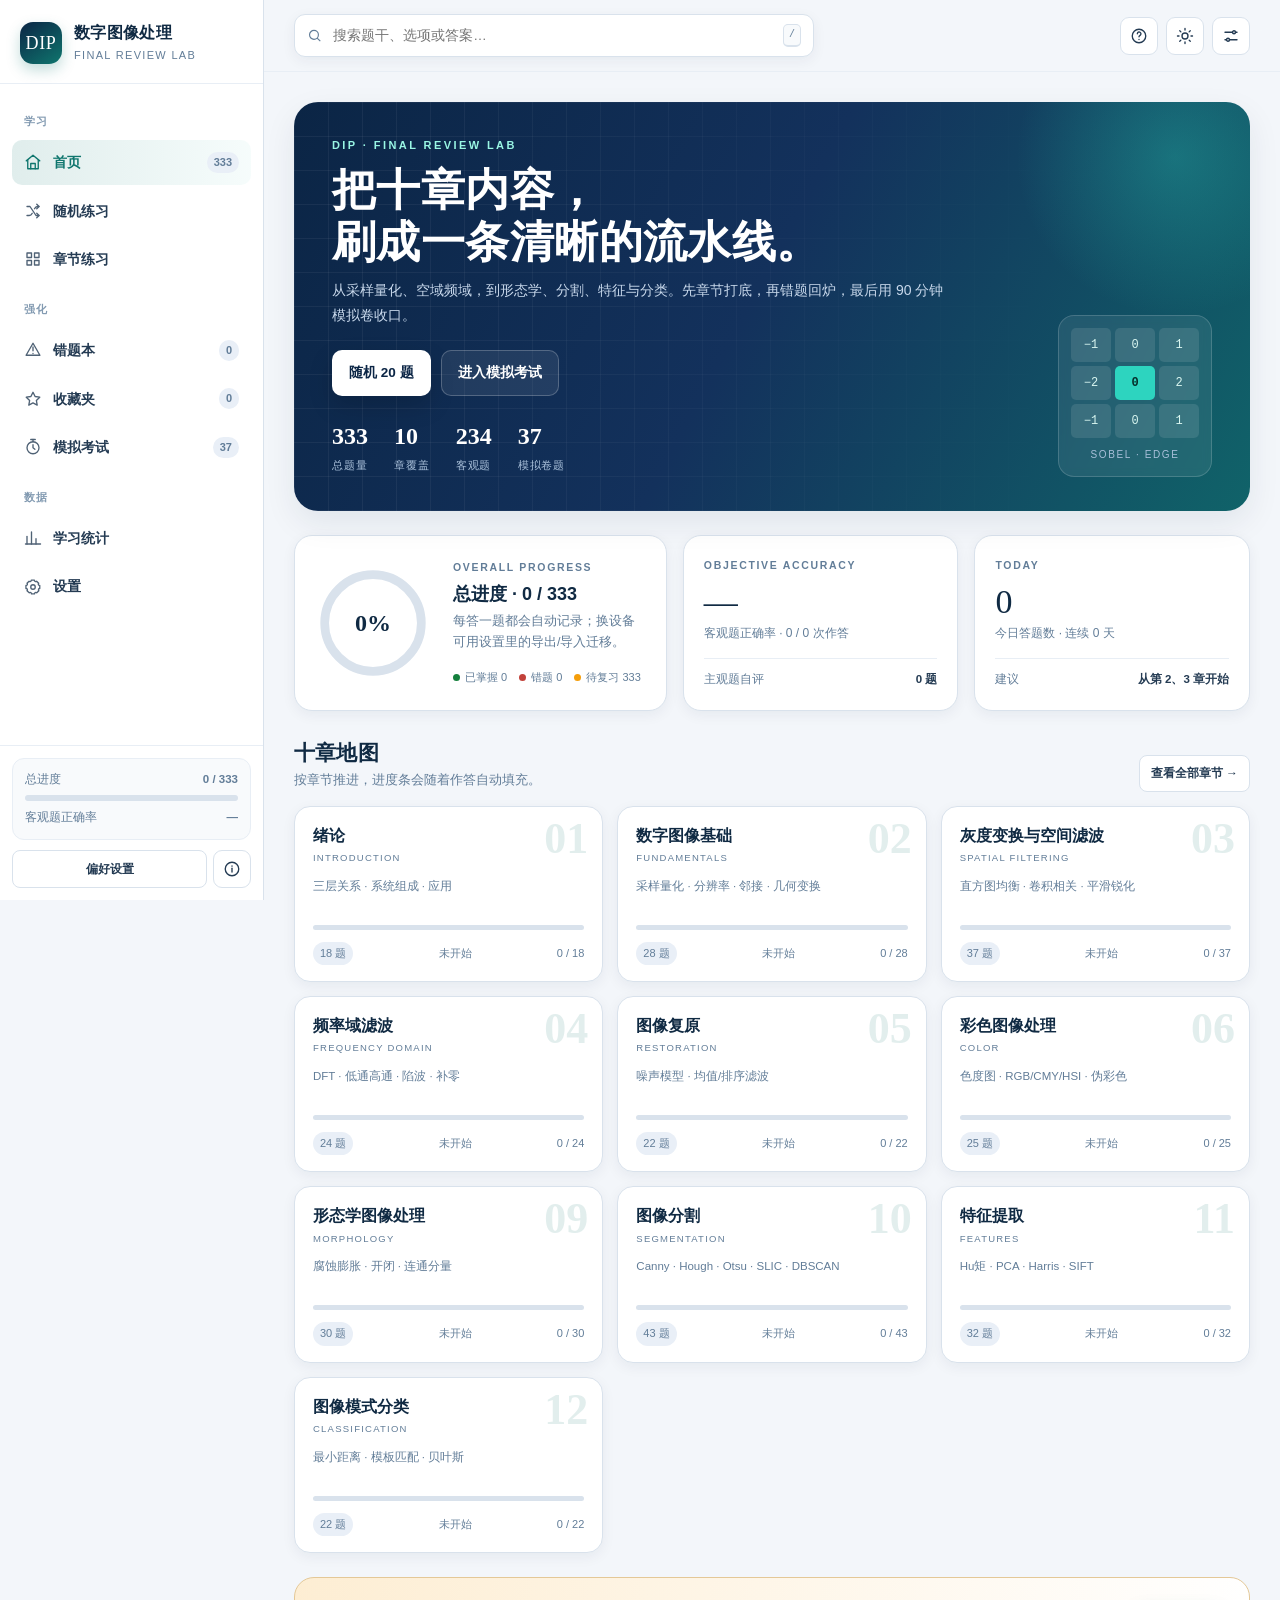
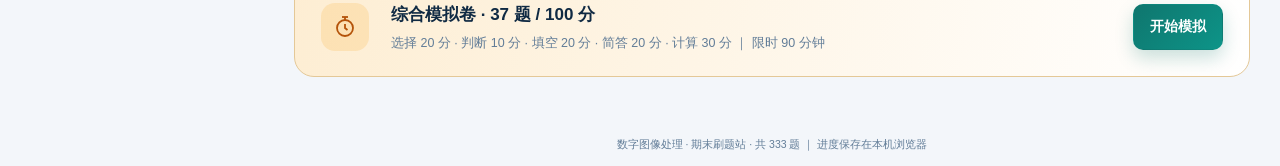
==== index.html @ 8ee8ff88 "Publish DIP quiz site" ====
<!doctype html>
<html lang="zh-CN" data-theme="light">
<head>
<meta charset="utf-8">
<meta name="viewport" content="width=device-width,initial-scale=1,viewport-fit=cover">
<meta name="color-scheme" content="light dark">
<meta name="description" content="数字图像处理期末刷题站：333 道题，覆盖 10 章；支持单选/判断即时判题、错题本、收藏、章节练习、37 题模拟考试与学习统计。">
<meta property="og:title" content="数字图像处理 · 期末刷题站">
<meta property="og:description" content="333 道题、10 章覆盖、296 份详解；章节练习、错题本、模拟考试与学习统计。">
<meta property="og:type" content="website">
<meta name="theme-color" content="#0b2545">
<meta name="author" content="DIP Review">
<link rel="icon" href="data:image/svg+xml,%3Csvg xmlns='http://www.w3.org/2000/svg' viewBox='0 0 64 64'%3E%3Crect width='64' height='64' rx='14' fill='%230b2545'/%3E%3Ctext x='32' y='40' font-size='22' text-anchor='middle' fill='%235eead4' font-family='Arial'%3EDIP%3C/text%3E%3C/svg%3E">
<title>数字图像处理 · 期末刷题站</title>
<link rel="stylesheet" href="assets/style.css">
<script>
(function(){try{var t=localStorage.getItem('dip-quiz-theme');if(t==='dark'||t==='light'){document.documentElement.setAttribute('data-theme',t);}else if(window.matchMedia&&matchMedia('(prefers-color-scheme:dark)').matches){document.documentElement.setAttribute('data-theme','dark');}}catch(e){}})();
</script>
</head>
<body>
<div class="app">
  <aside class="sidebar" id="sidebar">
    <div class="brand">
      <div class="brand-mark">DIP</div>
      <div>
        <div class="brand-title">数字图像处理</div>
        <div class="brand-sub">Final Review Lab</div>
      </div>
    </div>
    <nav class="nav" id="nav">
      <div class="nav-label">学习</div>
      <button class="nav-item" data-nav="home">
        <svg viewBox="0 0 24 24"><path d="M3 10.5 12 3l9 7.5"/><path d="M5 9.5V21h14V9.5"/><path d="M9 21v-7h6v7"/></svg>
        首页 <span class="count" id="navTotal">333</span>
      </button>
      <button class="nav-item" data-nav="random">
        <svg viewBox="0 0 24 24"><path d="M4 6h4l8 12h4"/><path d="m17 15 3 3-3 3"/><path d="M4 18h3c2 0 3-1 4-3"/><path d="M14 9c1-2 2-3 4-3h2"/><path d="m17 3 3 3-3 3"/></svg>
        随机练习
      </button>
      <button class="nav-item" data-nav="chapter">
        <svg viewBox="0 0 24 24"><path d="M4 4h6v6H4z"/><path d="M14 4h6v6h-6z"/><path d="M4 14h6v6H4z"/><path d="M14 14h6v6h-6z"/></svg>
        章节练习
      </button>
      <div class="nav-label">强化</div>
      <button class="nav-item" data-nav="wrong">
        <svg viewBox="0 0 24 24"><path d="M12 3 2.8 19h18.4z"/><path d="M12 8v5"/><path d="M12 16.5v.2"/></svg>
        错题本 <span class="count" id="navWrong">0</span>
      </button>
      <button class="nav-item" data-nav="favorites">
        <svg viewBox="0 0 24 24"><path d="m12 3 2.8 5.7 6.2.9-4.5 4.4 1.1 6.2-5.6-3-5.6 3 1.1-6.2L3 9.6l6.2-.9z"/></svg>
        收藏夹 <span class="count" id="navFav">0</span>
      </button>
      <button class="nav-item" data-nav="mock">
        <svg viewBox="0 0 24 24"><circle cx="12" cy="13" r="8"/><path d="M12 9v4l2.5 2"/><path d="M9 2h6"/><path d="M12 2v3"/></svg>
        模拟考试 <span class="count">37</span>
      </button>
      <div class="nav-label">数据</div>
      <button class="nav-item" data-nav="stats">
        <svg viewBox="0 0 24 24"><path d="M4 20V10"/><path d="M10 20V4"/><path d="M16 20v-7"/><path d="M22 20H2"/></svg>
        学习统计
      </button>
      <button class="nav-item" data-nav="settings">
        <svg viewBox="0 0 24 24"><circle cx="12" cy="12" r="3"/><path d="M19.4 15a1.7 1.7 0 0 0 .3 1.9l.1.1-2.8 2.8-.1-.1a1.7 1.7 0 0 0-1.9-.3 1.7 1.7 0 0 0-1 1.6v.2h-4v-.2a1.7 1.7 0 0 0-1-1.6 1.7 1.7 0 0 0-1.9.3l-.1.1L4 17l.1-.1a1.7 1.7 0 0 0 .3-1.9 1.7 1.7 0 0 0-1.6-1H2.6v-4h.2a1.7 1.7 0 0 0 1.6-1 1.7 1.7 0 0 0-.3-1.9L4 7l2.8-2.8.1.1a1.7 1.7 0 0 0 1.9.3 1.7 1.7 0 0 0 1-1.6v-.2h4V3a1.7 1.7 0 0 0 1 1.6 1.7 1.7 0 0 0 1.9-.3l.1-.1L19.6 7l-.1.1a1.7 1.7 0 0 0-.3 1.9 1.7 1.7 0 0 0 1.6 1h.2v4h-.2a1.7 1.7 0 0 0-1.4 1z"/></svg>
        设置
      </button>
    </nav>
    <div class="sidebar-foot">
      <div class="mini-progress">
        <div class="row"><span>总进度</span><b id="sideProgressText">0 / 333</b></div>
        <div class="bar"><span id="sideProgressBar" style="width:0%"></span></div>
        <div class="row" style="margin:6px 0 0"><span>客观题正确率</span><b id="sideAccuracy">—</b></div>
      </div>
      <div style="display:flex;gap:6px">
        <button class="btn ghost sm" style="flex:1" data-nav="settings">偏好设置</button>
        <button class="icon-btn" data-nav="settings" title="快捷键与设置" aria-label="设置">
          <svg viewBox="0 0 24 24"><circle cx="12" cy="12" r="9"/><path d="M12 11v5"/><path d="M12 8v.2"/></svg>
        </button>
      </div>
    </div>
  </aside>
  <div class="mobile-mask" id="mobileMask"></div>
  <div class="main">
    <header class="topbar">
      <button class="menu-btn" id="menuBtn" aria-label="打开菜单">
        <svg width="20" height="20" viewBox="0 0 24 24" fill="none" stroke="currentColor" stroke-width="1.8"><path d="M4 7h16M4 12h16M4 17h16"/></svg>
      </button>
      <div class="search-wrap">
        <div class="search-box">
          <svg viewBox="0 0 24 24"><circle cx="11" cy="11" r="7"/><path d="m16 16 5 5"/></svg>
          <input id="searchInput" type="search" placeholder="搜索题干、选项或答案…" autocomplete="off" aria-label="搜索题库">
          <kbd>/</kbd>
        </div>
        <div class="search-pop" id="searchPop"></div>
      </div>
      <div class="top-actions">
        <button class="icon-btn hide-sm" id="helpBtn" title="快捷键" aria-label="快捷键">
          <svg viewBox="0 0 24 24"><circle cx="12" cy="12" r="9"/><path d="M9.8 9a2.4 2.4 0 1 1 3.6 2.1c-.9.5-1.4 1-1.4 2"/><path d="M12 16.5v.2"/></svg>
        </button>
        <button class="icon-btn" id="themeBtn" title="切换主题" aria-label="切换主题">
          <svg id="themeIcon" viewBox="0 0 24 24"><circle cx="12" cy="12" r="4"/><path d="M12 2v2M12 20v2M2 12h2M20 12h2M5 5l1.5 1.5M17.5 17.5 19 19M19 5l-1.5 1.5M6.5 17.5 5 19"/></svg>
        </button>
        <button class="icon-btn" id="settingsBtn" title="设置" aria-label="设置">
          <svg viewBox="0 0 24 24"><path d="M4 7h10M18 7h2M4 17h2M10 17h10"/><circle cx="16" cy="7" r="2"/><circle cx="8" cy="17" r="2"/></svg>
        </button>
      </div>
    </header>
    <main class="content" id="view"></main>
    <div class="footer-note">数字图像处理 · 期末刷题站 · 共 333 题 ｜ 进度保存在本机浏览器</div>
  </div>
</div>
<div class="modal-mask" id="modalMask"></div>
<div class="toast" id="toast"></div>
<script src="assets/data.js"></script>
<script src="assets/app.js"></script>
</body>
</html>
---- assets/style.css ----
:root{
  --bg:#f3f6fa;--bg-2:#e9eff7;--panel:#ffffff;--panel-2:#f8fafc;
  --ink:#102a43;--ink-2:#243b53;--muted:#627d98;--muted-2:#829ab1;
  --line:#d9e2ec;--line-2:#e8eef5;--navy:#0b2545;--navy-2:#13315c;
  --teal:#0f766e;--teal-2:#14b8a6;--amber:#b45309;--amber-2:#f59e0b;
  --red:#c2413a;--red-bg:#fff1f0;--green:#15803d;--green-bg:#edf9f0;
  --blue-bg:#eef5ff;--shadow:0 12px 32px rgba(15,42,67,.08);
  --shadow-sm:0 4px 14px rgba(15,42,67,.06);--radius:18px;--radius-sm:11px;
  --sidebar:264px;--topbar:72px;
}
[data-theme="dark"]{
  --bg:#0b1220;--bg-2:#101a2c;--panel:#111c2e;--panel-2:#16243a;
  --ink:#e8f1fb;--ink-2:#d4e2f2;--muted:#9fb3c8;--muted-2:#7f97ae;
  --line:#22344b;--line-2:#1a2a40;--navy:#e8f1fb;--navy-2:#cfe0f3;
  --teal:#5eead4;--teal-2:#2dd4bf;--amber:#fbbf24;--amber-2:#fcd34d;
  --red:#f87171;--red-bg:#2b1718;--green:#4ade80;--green-bg:#10281b;
  --blue-bg:#12233b;--shadow:0 16px 38px rgba(0,0,0,.32);
  --shadow-sm:0 4px 16px rgba(0,0,0,.24);
}
*{box-sizing:border-box}
html{scroll-behavior:smooth}
body{margin:0;background:var(--bg);color:var(--ink);font-family:"Source Han Sans SC","Noto Sans CJK SC","Microsoft YaHei",-apple-system,BlinkMacSystemFont,"Segoe UI",sans-serif;font-size:15px;line-height:1.75;-webkit-font-smoothing:antialiased}
button,input,textarea,select{font:inherit;color:inherit}
button{cursor:pointer}
a{color:inherit;text-decoration:none}
::selection{background:rgba(20,184,166,.25)}
.app{min-height:100vh}
.sidebar{position:fixed;inset:0 auto 0 0;width:var(--sidebar);background:var(--panel);border-right:1px solid var(--line);display:flex;flex-direction:column;z-index:60;transition:transform .25s ease}
.brand{padding:22px 20px 18px;display:flex;gap:12px;align-items:center;border-bottom:1px solid var(--line-2)}
.brand-mark{width:42px;height:42px;border-radius:13px;background:linear-gradient(145deg,var(--navy),var(--teal));display:grid;place-items:center;color:#fff;font-family:Georgia,serif;font-size:18px;letter-spacing:.04em;box-shadow:0 6px 14px rgba(15,118,110,.25);flex:none}
.brand-title{font-weight:800;font-size:16px;letter-spacing:.02em;line-height:1.35}
.brand-sub{font-size:11px;color:var(--muted);letter-spacing:.12em;text-transform:uppercase;margin-top:2px}
.nav{padding:14px 12px;display:flex;flex-direction:column;gap:4px;overflow:auto;flex:1}
.nav-label{font-size:10.5px;letter-spacing:.14em;color:var(--muted-2);padding:14px 12px 6px;font-weight:700}
.nav-item{display:flex;align-items:center;gap:11px;padding:10px 12px;border-radius:10px;color:var(--ink-2);font-size:14px;font-weight:600;border:0;background:transparent;width:100%;text-align:left;transition:background .15s,color .15s}
.nav-item svg{width:18px;height:18px;flex:none;stroke:currentColor;fill:none;stroke-width:1.8;stroke-linecap:round;stroke-linejoin:round;opacity:.8}
.nav-item:hover{background:var(--bg-2)}
.nav-item.active{background:linear-gradient(90deg,rgba(15,118,110,.13),rgba(20,184,166,.04));color:var(--teal)}
.nav-item.active svg{opacity:1}
.nav-item .count{margin-left:auto;font-size:11px;color:var(--muted);background:var(--bg-2);padding:1px 7px;border-radius:20px;font-weight:700}
.sidebar-foot{padding:12px;border-top:1px solid var(--line-2)}
.mini-progress{padding:10px 12px 12px;border-radius:12px;background:var(--panel-2);border:1px solid var(--line-2);margin-bottom:10px}
.mini-progress .row{display:flex;justify-content:space-between;font-size:11.5px;color:var(--muted);margin-bottom:6px}
.mini-progress .bar{height:6px;background:var(--line);border-radius:10px;overflow:hidden}
.mini-progress .bar span{display:block;height:100%;background:linear-gradient(90deg,var(--teal),var(--teal-2));border-radius:10px;transition:width .3s}
.main{margin-left:var(--sidebar);min-height:100vh;display:flex;flex-direction:column}
.topbar{height:var(--topbar);position:sticky;top:0;z-index:40;display:flex;align-items:center;gap:16px;padding:0 30px;background:color-mix(in srgb,var(--bg) 88%,transparent);backdrop-filter:blur(14px);border-bottom:1px solid var(--line-2)}
.menu-btn{display:none;border:1px solid var(--line);background:var(--panel);border-radius:9px;width:38px;height:38px;place-items:center}
.search-wrap{position:relative;flex:1;max-width:520px}
.search-box{display:flex;align-items:center;gap:9px;padding:8px 12px;border:1px solid var(--line);border-radius:11px;background:var(--panel);box-shadow:var(--shadow-sm);transition:border-color .15s,box-shadow .15s}
.search-box:focus-within{border-color:var(--teal);box-shadow:0 0 0 3px rgba(15,118,110,.12)}
.search-box svg{width:17px;height:17px;stroke:var(--muted);fill:none;stroke-width:1.8}
.search-box input{border:0;outline:0;background:transparent;width:100%;font-size:13.5px}
.search-box kbd{font-size:10px;color:var(--muted);border:1px solid var(--line);border-bottom-width:2px;border-radius:5px;padding:1px 5px;background:var(--panel-2)}
.search-pop{position:absolute;top:calc(100% + 8px);left:0;right:0;background:var(--panel);border:1px solid var(--line);border-radius:13px;box-shadow:var(--shadow);padding:6px;max-height:420px;overflow:auto;display:none;z-index:80}
.search-pop.open{display:block}
.search-result{display:block;width:100%;text-align:left;border:0;background:transparent;padding:9px 10px;border-radius:9px}
.search-result:hover{background:var(--bg-2)}
.search-result .sr-title{font-size:13px;font-weight:700;color:var(--ink-2);overflow:hidden;text-overflow:ellipsis;white-space:nowrap}
.search-result .sr-meta{font-size:11px;color:var(--muted);margin-top:2px}
.search-empty{padding:16px;text-align:center;color:var(--muted);font-size:12.5px}
.top-actions{margin-left:auto;display:flex;align-items:center;gap:8px}
.icon-btn{border:1px solid var(--line);background:var(--panel);border-radius:9px;width:38px;height:38px;display:grid;place-items:center;color:var(--ink-2);transition:background .15s,border-color .15s}
.icon-btn:hover{background:var(--bg-2);border-color:var(--muted-2)}
.icon-btn svg{width:18px;height:18px;stroke:currentColor;fill:none;stroke-width:1.8;stroke-linecap:round;stroke-linejoin:round}
.content{padding:30px;max-width:1480px;width:100%;margin:0 auto;flex:1}
.mobile-mask{display:none}
.btn{border:1px solid transparent;border-radius:10px;padding:10px 16px;font-size:13.5px;font-weight:700;display:inline-flex;align-items:center;justify-content:center;gap:8px;transition:transform .15s,box-shadow .15s,background .15s,border-color .15s;min-height:40px}
.btn:hover{transform:translateY(-1px)}
.btn:active{transform:translateY(0)}
.btn.primary{background:linear-gradient(135deg,var(--teal),#0d9488);color:#fff;box-shadow:0 8px 18px rgba(15,118,110,.22)}
.btn.navy{background:var(--navy);color:#fff}
.btn.ghost{background:var(--panel);border-color:var(--line);color:var(--ink-2)}
.btn.ghost:hover{border-color:var(--muted-2);background:var(--bg-2)}
.btn.soft{background:var(--blue-bg);color:var(--teal);border-color:transparent}
.btn.danger{background:var(--red-bg);color:var(--red);border-color:color-mix(in srgb,var(--red) 25%,transparent)}
.btn.sm{padding:7px 11px;min-height:32px;font-size:12px;border-radius:8px}
.btn:disabled{opacity:.55;cursor:not-allowed;transform:none!important}
.hero{position:relative;overflow:hidden;border-radius:24px;background:linear-gradient(118deg,#0b2545 0%,#13315c 48%,#0f766e 120%);color:#fff;padding:34px 38px;min-height:230px;box-shadow:var(--shadow);margin-bottom:24px}
.hero:before{content:"";position:absolute;inset:0;background-image:linear-gradient(rgba(255,255,255,.055) 1px,transparent 1px),linear-gradient(90deg,rgba(255,255,255,.055) 1px,transparent 1px);background-size:34px 34px;mask-image:linear-gradient(90deg,#000 10%,transparent 85%)}
.hero:after{content:"";position:absolute;width:330px;height:330px;border-radius:50%;right:-90px;top:-110px;background:radial-gradient(circle,rgba(45,212,191,.28),transparent 68%);pointer-events:none}
.hero-inner{position:relative;z-index:1;display:flex;justify-content:space-between;gap:26px;align-items:flex-end}
.eyebrow{font-size:11px;letter-spacing:.22em;color:#99f6e4;text-transform:uppercase;font-weight:700;margin-bottom:10px}
.hero h1{margin:0 0 10px;font-family:Georgia,"Songti SC","Source Han Serif SC",serif;font-size:clamp(28px,3.4vw,44px);line-height:1.18;letter-spacing:.01em;font-weight:700}
.hero p{margin:0;color:#c9d9ec;max-width:620px;font-size:14px;line-height:1.8}
.hero-actions{display:flex;gap:10px;margin-top:22px;flex-wrap:wrap}
.hero .btn.primary{background:#fff;color:#0b2545;box-shadow:0 10px 25px rgba(0,0,0,.15)}
.hero .btn.ghost{background:rgba(255,255,255,.08);border-color:rgba(255,255,255,.22);color:#fff}
.hero-stats{display:flex;gap:26px;margin-top:26px;flex-wrap:wrap}
.hero-stat b{display:block;font-size:24px;line-height:1.2;font-family:Georgia,serif}
.hero-stat span{font-size:11px;color:#a9c0da;letter-spacing:.08em}
.kernel-card{position:relative;z-index:1;flex:none;background:rgba(255,255,255,.08);border:1px solid rgba(255,255,255,.16);border-radius:16px;padding:12px;backdrop-filter:blur(4px)}
.kernel{display:grid;grid-template-columns:repeat(3,40px);gap:4px}
.kernel span{height:34px;display:grid;place-items:center;border-radius:5px;background:rgba(255,255,255,.1);font-family:Consolas,monospace;font-size:12px;color:#d9f6f0}
.kernel span:nth-child(5){background:#2dd4bf;color:#062e2a;font-weight:800}
.kernel-card small{display:block;text-align:center;color:#a9c0da;font-size:10px;letter-spacing:.16em;margin-top:8px}
.dashboard-grid{display:grid;grid-template-columns:1.15fr .85fr .85fr;gap:16px;margin-bottom:26px}
.card{background:var(--panel);border:1px solid var(--line);border-radius:var(--radius);box-shadow:var(--shadow-sm)}
.card-pad{padding:20px}
.card-label{font-size:10.5px;letter-spacing:.16em;color:var(--muted);font-weight:800;text-transform:uppercase}
.progress-card{display:flex;gap:22px;align-items:center;min-height:154px}
.ring{width:116px;height:116px;flex:none;position:relative}
.ring svg{width:100%;height:100%;transform:rotate(-90deg)}
.ring .bg{fill:none;stroke:var(--line);stroke-width:9}
.ring .fg{fill:none;stroke:var(--teal);stroke-width:9;stroke-linecap:round;transition:stroke-dashoffset .5s}
.ring .pct{position:absolute;inset:0;display:grid;place-items:center;font-size:24px;font-weight:800;font-family:Georgia,serif;color:var(--ink)}
.progress-info h3{margin:6px 0 4px;font-size:18px;line-height:1.35}
.progress-info p{margin:0;color:var(--muted);font-size:12.5px}
.mini-legend{display:flex;gap:12px;margin-top:14px;flex-wrap:wrap}
.mini-legend span{font-size:11px;color:var(--muted);display:flex;align-items:center;gap:5px}
.dot{width:7px;height:7px;border-radius:50%;display:inline-block}
.stat-card{display:flex;flex-direction:column;justify-content:space-between;min-height:154px}
.stat-big{font-family:Georgia,serif;font-size:34px;line-height:1.15;margin:8px 0 2px}
.stat-sub{font-size:12px;color:var(--muted)}
.stat-line{display:flex;justify-content:space-between;font-size:11.5px;color:var(--muted);margin-top:14px;border-top:1px solid var(--line-2);padding-top:10px}
.stat-line b{color:var(--ink-2)}
.section-head{display:flex;align-items:flex-end;justify-content:space-between;gap:16px;margin:28px 0 14px}
.section-head h2{margin:0;font-size:21px;letter-spacing:.01em;line-height:1.3}
.section-head p{margin:4px 0 0;color:var(--muted);font-size:12.5px}
.chapter-grid{display:grid;grid-template-columns:repeat(3,minmax(0,1fr));gap:14px}
.chapter-card{position:relative;overflow:hidden;padding:18px 18px 16px;background:var(--panel);border:1px solid var(--line);border-radius:16px;box-shadow:var(--shadow-sm);cursor:pointer;transition:transform .18s,border-color .18s,box-shadow .18s}
.chapter-card:hover{transform:translateY(-2px);border-color:color-mix(in srgb,var(--teal) 50%,var(--line));box-shadow:var(--shadow)}
.chapter-card .num{position:absolute;right:14px;top:10px;font-family:Georgia,serif;font-size:44px;color:color-mix(in srgb,var(--teal) 12%,transparent);font-weight:700;line-height:1}
.chapter-card h3{margin:0;font-size:16px;line-height:1.4;max-width:80%}
.chapter-card .en{font-size:9.5px;color:var(--muted);letter-spacing:.13em;text-transform:uppercase;margin:3px 0 10px}
.chapter-card .desc{font-size:11.5px;color:var(--muted);height:38px;line-height:1.6}
.chapter-foot{display:flex;justify-content:space-between;align-items:center;margin-top:12px;font-size:11px;color:var(--muted)}
.chapter-foot .pill{background:var(--bg-2);padding:2px 7px;border-radius:20px}
.chapter-bar{height:5px;border-radius:10px;background:var(--line);overflow:hidden;margin-top:10px}
.chapter-bar span{display:block;height:100%;background:linear-gradient(90deg,var(--teal),var(--teal-2));border-radius:10px}
.banner-mock{display:flex;align-items:center;gap:22px;padding:22px 26px;border-radius:20px;background:linear-gradient(100deg,color-mix(in srgb,var(--amber-2) 18%,var(--panel)),var(--panel));border:1px solid color-mix(in srgb,var(--amber-2) 38%,var(--line));margin-top:24px}
.banner-mock .icon{width:48px;height:48px;border-radius:14px;display:grid;place-items:center;background:rgba(245,158,11,.16);color:var(--amber);flex:none}
.banner-mock .icon svg{width:24px;height:24px;stroke:currentColor;fill:none;stroke-width:1.8}
.banner-mock h3{margin:0 0 3px;font-size:17px}
.banner-mock p{margin:0;color:var(--muted);font-size:12.5px}
.banner-mock .btn{margin-left:auto;flex:none}
.page-head{display:flex;align-items:flex-start;gap:14px;margin-bottom:22px;flex-wrap:wrap}
.page-head .back{width:38px;height:38px;flex:none}
.page-head h1{margin:0;font-size:25px;line-height:1.35}
.page-head p{margin:4px 0 0;color:var(--muted);font-size:12.5px}
.page-head .head-actions{margin-left:auto;display:flex;gap:8px;flex-wrap:wrap}
.filter-bar{display:flex;gap:8px;align-items:center;flex-wrap:wrap;margin-bottom:14px}
.chip{border:1px solid var(--line);background:var(--panel);border-radius:20px;padding:5px 11px;font-size:11.5px;color:var(--muted);font-weight:700}
.chip.on{background:var(--teal);border-color:var(--teal);color:#fff}
.practice-layout{display:grid;grid-template-columns:minmax(0,1fr) 308px;gap:20px;align-items:start}
.question-card{padding:24px 26px 20px;position:relative}
.q-meta{display:flex;align-items:center;gap:7px;flex-wrap:wrap;margin-bottom:12px}
.badge{display:inline-flex;align-items:center;gap:5px;border-radius:20px;padding:3px 9px;font-size:10.5px;font-weight:800;letter-spacing:.02em;background:var(--bg-2);color:var(--muted)}
.badge.chapter{background:var(--blue-bg);color:var(--teal)}
.badge.type{background:color-mix(in srgb,var(--amber-2) 14%,var(--panel));color:var(--amber)}
.stars{margin-left:auto;color:var(--amber-2);font-size:12px;letter-spacing:2px}
.q-title{font-size:clamp(17px,1.7vw,21px);line-height:1.72;margin:0 0 18px;font-weight:700;letter-spacing:.005em}
.q-title p{margin:0 0 8px}
.q-title code{font-family:Consolas,monospace;background:var(--bg-2);padding:1px 5px;border-radius:4px;font-size:.9em}
.q-title pre{background:#101c2e;color:#e9f2ff;padding:12px 14px;border-radius:9px;overflow:auto;line-height:1.55;font-size:12.5px}
.q-title table{border-collapse:collapse;width:100%;font-size:12.5px;display:block;overflow:auto;margin:8px 0}
.q-title th,.q-title td{border:1px solid var(--line);padding:5px 7px}
.q-title th{background:var(--navy);color:#fff}
.options{display:grid;gap:9px}
.option{display:flex;align-items:flex-start;gap:12px;width:100%;text-align:left;border:1px solid var(--line);background:var(--panel);border-radius:11px;padding:12px 14px;font-size:14px;line-height:1.65;transition:border-color .15s,background .15s,transform .1s}
.option:hover{border-color:var(--teal);background:color-mix(in srgb,var(--teal) 4%,var(--panel))}
.option .letter{width:26px;height:26px;border-radius:7px;background:var(--bg-2);color:var(--muted);display:grid;place-items:center;font-weight:800;font-size:12px;flex:none;margin-top:1px;transition:background .15s,color .15s}
.option.selected{border-color:var(--teal);background:color-mix(in srgb,var(--teal) 6%,var(--panel))}
.option.selected .letter{background:var(--teal);color:#fff}
.option.correct{border-color:var(--green);background:var(--green-bg)}
.option.correct .letter{background:var(--green);color:#fff}
.option.wrong{border-color:var(--red);background:var(--red-bg)}
.option.wrong .letter{background:var(--red);color:#fff}
.option:disabled{cursor:default;opacity:.9;transform:none}
.tf-options{display:grid;grid-template-columns:1fr 1fr;gap:12px}
.tf-btn{display:flex;flex-direction:column;align-items:center;justify-content:center;gap:4px;border:1px solid var(--line);background:var(--panel);border-radius:13px;padding:18px;font-size:30px;line-height:1;transition:border-color .15s,background .15s}
.tf-btn small{font-size:11px;color:var(--muted);font-family:inherit}
.tf-btn:hover{border-color:var(--teal);background:color-mix(in srgb,var(--teal) 4%,var(--panel))}
.tf-btn.selected{border-color:var(--teal);background:var(--blue-bg)}
.tf-btn.correct{border-color:var(--green);background:var(--green-bg)}
.tf-btn.wrong{border-color:var(--red);background:var(--red-bg)}
.fill-fields{display:grid;gap:10px;margin:14px 0 4px}
.fill-row{display:flex;align-items:center;gap:10px}
.fill-row label{font-size:12px;color:var(--muted);width:52px;flex:none}
.fill-row input{flex:1;border:1px solid var(--line);background:var(--panel);border-radius:9px;padding:9px 11px;outline:0;font-size:13px}
.fill-row input:focus{border-color:var(--teal);box-shadow:0 0 0 3px rgba(15,118,110,.1)}
.answer-panel{margin-top:18px;border-radius:12px;overflow:hidden;border:1px solid var(--line)}
.answer-banner{padding:10px 14px;font-size:13px;font-weight:800;display:flex;align-items:center;gap:8px}
.answer-banner.ok{background:var(--green-bg);color:var(--green)}
.answer-banner.no{background:var(--red-bg);color:var(--red)}
.answer-banner.neutral{background:var(--blue-bg);color:var(--teal)}
.answer-content{padding:15px 16px;background:var(--panel);font-size:13.5px;line-height:1.85;overflow:auto}
.answer-content p{margin:0 0 9px}
.answer-content p:last-child{margin-bottom:0}
.answer-content table{border-collapse:collapse;width:100%;display:block;overflow:auto;margin:10px 0;font-size:12.5px}
.answer-content th,.answer-content td{border:1px solid var(--line);padding:6px 8px;vertical-align:top}
.answer-content th{background:var(--navy);color:#fff;white-space:nowrap}
.answer-content code{font-family:Consolas,monospace;background:var(--bg-2);padding:1px 5px;border-radius:4px;font-size:.9em}
.answer-content pre{background:#101c2e;color:#e9f2ff;padding:12px;border-radius:8px;overflow:auto;font-size:12px;line-height:1.55}
.answer-content blockquote{border-left:3px solid var(--teal);margin:10px 0;padding:6px 12px;background:var(--bg-2);color:var(--ink-2)}
.answer-content ul,.answer-content ol{padding-left:22px}
.answer-label{display:inline-flex;align-items:center;justify-content:center;min-width:28px;height:28px;padding:0 7px;border-radius:7px;background:var(--green);color:#fff;font-weight:800;font-size:13px;margin-right:7px}
.self-assess{display:flex;align-items:center;gap:7px;flex-wrap:wrap;padding:11px 14px;background:var(--panel-2);border-top:1px solid var(--line-2);font-size:12px;color:var(--muted)}
.self-assess b{color:var(--ink-2);margin-right:2px}
.self-btn{border:1px solid var(--line);background:var(--panel);border-radius:7px;padding:4px 9px;font-size:11.5px;color:var(--muted)}
.self-btn:hover{border-color:var(--teal);color:var(--teal)}
.self-btn.on{background:var(--teal);border-color:var(--teal);color:#fff}
.q-actions{display:flex;align-items:center;gap:8px;margin-top:20px;padding-top:16px;border-top:1px solid var(--line-2);flex-wrap:wrap}
.q-actions .spacer{flex:1}
.bookmark-btn.active{color:var(--amber);border-color:var(--amber-2);background:color-mix(in srgb,var(--amber-2) 10%,var(--panel))}
.bookmark-btn.active svg{fill:var(--amber-2);stroke:var(--amber-2)}
.side-card{padding:15px;position:sticky;top:calc(var(--topbar) + 16px)}
.side-card h4{margin:0 0 10px;font-size:12px;letter-spacing:.1em;color:var(--muted);text-transform:uppercase}
.qmap{display:grid;grid-template-columns:repeat(7,1fr);gap:5px;max-height:310px;overflow:auto;padding-right:2px}
.qmap button{border:1px solid var(--line);background:var(--panel);border-radius:6px;height:29px;font-size:11px;font-weight:700;color:var(--muted);padding:0}
.qmap button:hover{border-color:var(--teal);color:var(--teal)}
.qmap button.current{border-color:var(--navy);background:var(--navy);color:#fff}
.qmap button.correct{border-color:color-mix(in srgb,var(--green) 35%,var(--line));background:var(--green-bg);color:var(--green)}
.qmap button.wrong{border-color:color-mix(in srgb,var(--red) 35%,var(--line));background:var(--red-bg);color:var(--red)}
.qmap button.viewed{border-color:color-mix(in srgb,var(--amber) 35%,var(--line));background:color-mix(in srgb,var(--amber-2) 10%,var(--panel));color:var(--amber)}
.qmap button.bookmarked:after{content:"";display:block;width:4px;height:4px;border-radius:50%;background:var(--amber-2);margin:-2px auto 0}
.map-legend{display:flex;gap:8px;flex-wrap:wrap;margin-top:10px;font-size:10px;color:var(--muted)}
.map-legend span{display:flex;align-items:center;gap:3px}
.stats-grid{display:grid;grid-template-columns:repeat(4,1fr);gap:14px;margin-bottom:22px}
.big-stat{padding:17px 18px}
.big-stat .v{font-family:Georgia,serif;font-size:28px;line-height:1.2;margin-top:4px}
.big-stat .l{font-size:11px;color:var(--muted);margin-top:2px}
.big-stat .sub{font-size:10.5px;color:var(--teal);margin-top:8px}
.chapter-table{width:100%;border-collapse:collapse;font-size:12.5px}
.chapter-table th{text-align:left;color:var(--muted);font-size:10.5px;letter-spacing:.1em;text-transform:uppercase;padding:0 12px 9px;border-bottom:1px solid var(--line)}
.chapter-table td{padding:11px 12px;border-bottom:1px solid var(--line-2)}
.chapter-table tr:last-child td{border-bottom:0}
.chapter-table .bar-cell{width:180px}
.table-bar{height:6px;background:var(--line);border-radius:10px;overflow:hidden}
.table-bar span{display:block;height:100%;background:linear-gradient(90deg,var(--teal),var(--teal-2));border-radius:10px}
.activity{display:flex;align-items:flex-end;gap:9px;height:120px;padding:12px 4px 0}
.activity .day{flex:1;display:flex;flex-direction:column;align-items:center;gap:6px;height:100%;justify-content:flex-end}
.activity .bar{width:100%;max-width:26px;border-radius:6px 6px 3px 3px;background:linear-gradient(180deg,var(--teal-2),var(--teal));min-height:3px;transition:height .3s}
.activity .d{font-size:9.5px;color:var(--muted);white-space:nowrap}
.empty{padding:50px 24px;text-align:center;color:var(--muted)}
.empty .big{font-size:38px;margin-bottom:8px;opacity:.55}
.empty h3{margin:0 0 6px;color:var(--ink);font-size:17px}
.empty p{margin:0 0 16px;font-size:12.5px}
.mock-hero{display:grid;grid-template-columns:1.1fr .9fr;gap:18px;margin-bottom:20px}
.mock-rule{padding:26px 28px;background:linear-gradient(135deg,var(--navy),#163d5c);color:#fff;border-radius:20px;position:relative;overflow:hidden}
.mock-rule:after{content:"";position:absolute;width:220px;height:220px;border-radius:50%;right:-60px;bottom:-100px;background:rgba(45,212,191,.22)}
.mock-rule h2{margin:0 0 8px;font-family:Georgia,serif;font-size:27px}
.mock-rule p{margin:0 0 14px;color:#c9d9ec;font-size:12.5px;line-height:1.8}
.mock-rule ul{margin:0 0 18px;padding-left:18px;color:#d9e6f5;font-size:12px;line-height:1.9}
.mock-rule .meta-grid{display:flex;gap:22px;margin-top:15px}
.mock-rule .meta-grid b{display:block;font-size:20px;font-family:Georgia,serif}
.mock-rule .meta-grid span{font-size:10px;color:#a9c0da;letter-spacing:.1em}
.mock-side{padding:22px;display:flex;flex-direction:column;justify-content:center}
.mock-side .score-line{display:flex;justify-content:space-between;padding:9px 0;border-bottom:1px solid var(--line-2);font-size:12.5px}
.mock-side .score-line b{color:var(--ink)}
.mock-side .score-line:last-child{border-bottom:0}
.exam-head{display:flex;align-items:center;gap:14px;padding:11px 16px;background:var(--panel);border:1px solid var(--line);border-radius:13px;margin-bottom:14px;position:sticky;top:calc(var(--topbar) + 10px);z-index:20;box-shadow:var(--shadow-sm)}
.exam-head .timer{font-family:Consolas,monospace;font-size:19px;font-weight:800;color:var(--teal);letter-spacing:.04em}
.exam-head .timer.warn{color:var(--red)}
.exam-head .exam-progress{flex:1;font-size:12px;color:var(--muted)}
.exam-head .bar{height:5px;background:var(--line);border-radius:10px;overflow:hidden;margin-top:5px}
.exam-head .bar span{display:block;height:100%;background:var(--teal);border-radius:10px}
.result-hero{padding:28px;border-radius:20px;background:linear-gradient(135deg,var(--navy),#0f766e);color:#fff;display:flex;gap:28px;align-items:center;margin-bottom:20px}
.result-score{font-family:Georgia,serif;font-size:54px;line-height:1;flex:none}
.result-score small{font-size:15px;color:#c9d9ec}
.result-hero h2{margin:0 0 4px;font-size:23px}
.result-hero p{margin:0;color:#c9d9ec;font-size:12.5px}
.result-grid{display:grid;grid-template-columns:repeat(3,1fr);gap:12px;margin-bottom:20px}
.result-box{padding:13px 15px;border-radius:11px;background:var(--panel-2);border:1px solid var(--line-2)}
.result-box .k{font-size:10.5px;color:var(--muted)}
.result-box .v{font-family:Georgia,serif;font-size:21px;margin-top:2px}
.review-list{display:grid;gap:8px}
.review-row{display:grid;grid-template-columns:38px 1fr auto;gap:10px;align-items:center;padding:10px 12px;border:1px solid var(--line-2);border-radius:9px;font-size:12px}
.review-row .no{font-weight:800;color:var(--muted);text-align:center}
.review-row .q{overflow:hidden;text-overflow:ellipsis;white-space:nowrap}
.review-row .mark{font-weight:800;font-size:11px;padding:2px 6px;border-radius:5px}
.review-row .mark.ok{background:var(--green-bg);color:var(--green)}
.review-row .mark.no{background:var(--red-bg);color:var(--red)}
.review-row .mark.self{background:var(--blue-bg);color:var(--teal)}
.modal-mask{position:fixed;inset:0;background:rgba(5,18,35,.55);backdrop-filter:blur(3px);display:none;align-items:center;justify-content:center;z-index:100;padding:20px}
.modal-mask.open{display:flex}
.modal{background:var(--panel);border:1px solid var(--line);border-radius:18px;box-shadow:0 24px 70px rgba(0,0,0,.25);width:min(520px,100%);max-height:86vh;overflow:auto;padding:22px}
.modal h3{margin:0 0 5px;font-size:18px}
.modal .sub{color:var(--muted);font-size:12px;margin:0 0 16px}
.modal-actions{display:flex;justify-content:flex-end;gap:8px;margin-top:18px;flex-wrap:wrap}
.setting{display:flex;align-items:center;justify-content:space-between;gap:16px;padding:12px 0;border-bottom:1px solid var(--line-2)}
.setting:last-child{border-bottom:0}
.setting b{display:block;font-size:13px}
.setting span{display:block;font-size:11px;color:var(--muted)}
.switch{width:42px;height:24px;border-radius:20px;background:var(--line);position:relative;border:0;flex:none}
.switch:after{content:"";position:absolute;width:18px;height:18px;border-radius:50%;background:#fff;top:3px;left:3px;transition:transform .18s;box-shadow:0 1px 4px rgba(0,0,0,.2)}
.switch.on{background:var(--teal)}
.switch.on:after{transform:translateX(18px)}
.seg{display:inline-flex;border:1px solid var(--line);border-radius:9px;overflow:hidden;background:var(--panel)}
.seg button{border:0;background:transparent;padding:6px 10px;font-size:11.5px;color:var(--muted)}
.seg button.on{background:var(--teal);color:#fff}
.toast{position:fixed;left:50%;bottom:24px;transform:translate(-50%,20px);background:var(--navy);color:#fff;padding:9px 16px;border-radius:10px;font-size:12.5px;box-shadow:var(--shadow);opacity:0;pointer-events:none;transition:all .2s;z-index:150}
.toast.show{opacity:1;transform:translate(-50%,0)}
.footer-note{text-align:center;color:var(--muted);font-size:10.5px;padding:28px 10px 12px}
.kbd-help{font-size:11px;color:var(--muted);line-height:1.9}
.kbd-help kbd{font-family:Consolas,monospace;border:1px solid var(--line);border-bottom-width:2px;border-radius:4px;padding:0 5px;background:var(--panel-2)}
@media(max-width:1180px){
  .dashboard-grid{grid-template-columns:1fr 1fr}
  .dashboard-grid .progress-card{grid-column:1/-1}
  .chapter-grid{grid-template-columns:repeat(2,minmax(0,1fr))}
  .stats-grid{grid-template-columns:repeat(2,1fr)}
  .mock-hero{grid-template-columns:1fr}
}
@media(max-width:980px){
  :root{--sidebar:0px}
  .sidebar{transform:translateX(-105%);width:264px}
  body.drawer-open .sidebar{transform:translateX(0)}
  body.drawer-open .mobile-mask{display:block;position:fixed;inset:0;background:rgba(5,18,35,.4);z-index:55}
  .main{margin-left:0}
  .menu-btn{display:grid}
  .practice-layout{grid-template-columns:1fr}
  .side-card{position:static;order:-1}
  .qmap{max-height:180px;grid-template-columns:repeat(10,1fr)}
  .hero-inner{align-items:flex-start}
  .kernel-card{display:none}
  .topbar{padding:0 18px}
}
@media(max-width:680px){
  .content{padding:18px 14px}
  .hero{padding:25px 20px;border-radius:19px}
  .hero h1{font-size:29px}
  .hero-stats{gap:17px}
  .dashboard-grid,.chapter-grid,.stats-grid,.result-grid{grid-template-columns:1fr}
  .dashboard-grid .progress-card{grid-column:auto}
  .progress-card{gap:15px}
  .ring{width:92px;height:92px}
  .chapter-card .desc{height:auto}
  .section-head{align-items:flex-start;flex-direction:column;gap:6px}
  .banner-mock{align-items:flex-start;flex-wrap:wrap}
  .banner-mock .btn{margin-left:0}
  .practice-layout{gap:12px}
  .question-card{padding:18px 16px 16px}
  .qmap{grid-template-columns:repeat(8,1fr)}
  .tf-options{grid-template-columns:1fr 1fr}
  .top-actions .hide-sm{display:none}
  .search-box kbd{display:none}
  .exam-head{flex-wrap:wrap;gap:8px}
  .exam-head .exam-progress{order:3;flex-basis:100%}
  .result-hero{flex-direction:column;align-items:flex-start;gap:8px}
  .result-score{font-size:46px}
}

button.chapter-card{text-align:left;font:inherit;color:inherit}
.font-large{font-size:16px}
.font-large .q-title{font-size:23px}
.font-large .answer-content{font-size:14.5px}
.font-large .option{font-size:15px}
.review-q{border-bottom:1px solid var(--line-2);padding:7px 0}
.review-q summary{display:flex;align-items:center;gap:10px;cursor:pointer;list-style:none;font-size:12px;line-height:1.6;padding:4px 0}
.review-q summary::-webkit-details-marker{display:none}
.review-q summary:before{content:"▸";color:var(--teal);font-size:12px;flex:none}
.review-q[open] summary:before{content:"▾"}
.review-q .no{font-weight:800;color:var(--muted);min-width:20px;text-align:right;flex:none}
.review-q .q{flex:1;overflow:hidden;text-overflow:ellipsis;white-space:nowrap;color:var(--ink-2)}
.review-q .mark{flex:none}
.review-body{padding:10px 12px 14px 34px;font-size:12.5px;line-height:1.85;color:var(--ink-2)}
.review-body p{margin:0 0 7px}
.review-body table{border-collapse:collapse;width:100%;display:block;overflow:auto;font-size:12px;margin:8px 0}
.review-body th,.review-body td{border:1px solid var(--line);padding:5px 7px}
.review-body th{background:var(--navy);color:#fff}
.review-body pre{background:#101c2e;color:#e9f2ff;padding:10px;border-radius:7px;overflow:auto;font-size:11.5px}
.review-body code{font-family:Consolas,monospace;background:var(--bg-2);padding:1px 4px;border-radius:4px}
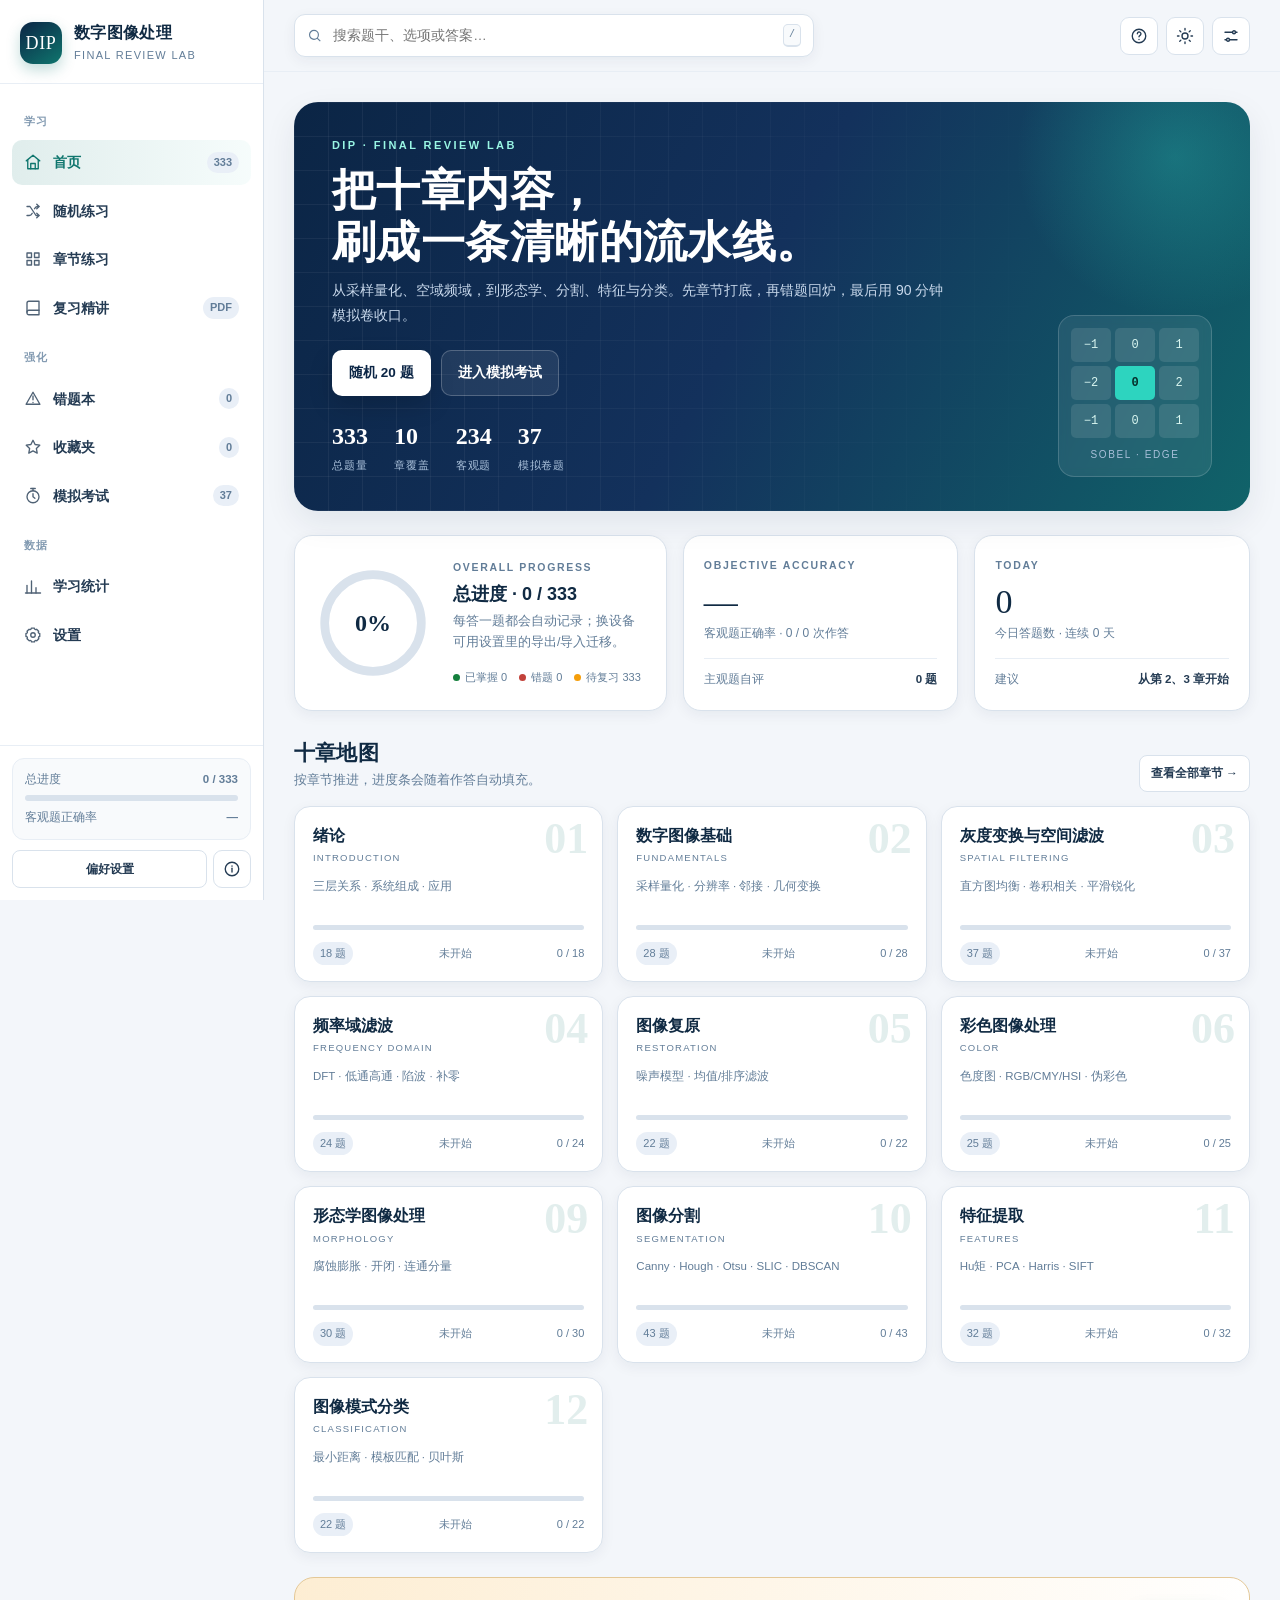
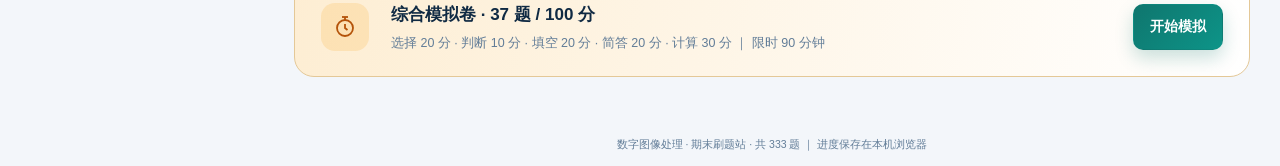
==== commit ef326ebe: "Add web reading edition of review PDF" ====
--- a/index.html
+++ b/index.html
@@ -41,6 +41,7 @@
         <svg viewBox="0 0 24 24"><path d="M4 4h6v6H4z"/><path d="M14 4h6v6h-6z"/><path d="M4 14h6v6H4z"/><path d="M14 14h6v6h-6z"/></svg>
         章节练习
       </button>
+      <a class="nav-item" href="review.html"><svg viewBox="0 0 24 24"><path d="M4 5.5A2.5 2.5 0 0 1 6.5 3H20v18H6.5A2.5 2.5 0 0 1 4 18.5z"/><path d="M4 17.5A2.5 2.5 0 0 1 6.5 15H20"/></svg>复习精讲 <span class="count">PDF</span></a>
       <div class="nav-label">强化</div>
       <button class="nav-item" data-nav="wrong">
         <svg viewBox="0 0 24 24"><path d="M12 3 2.8 19h18.4z"/><path d="M12 8v5"/><path d="M12 16.5v.2"/></svg>
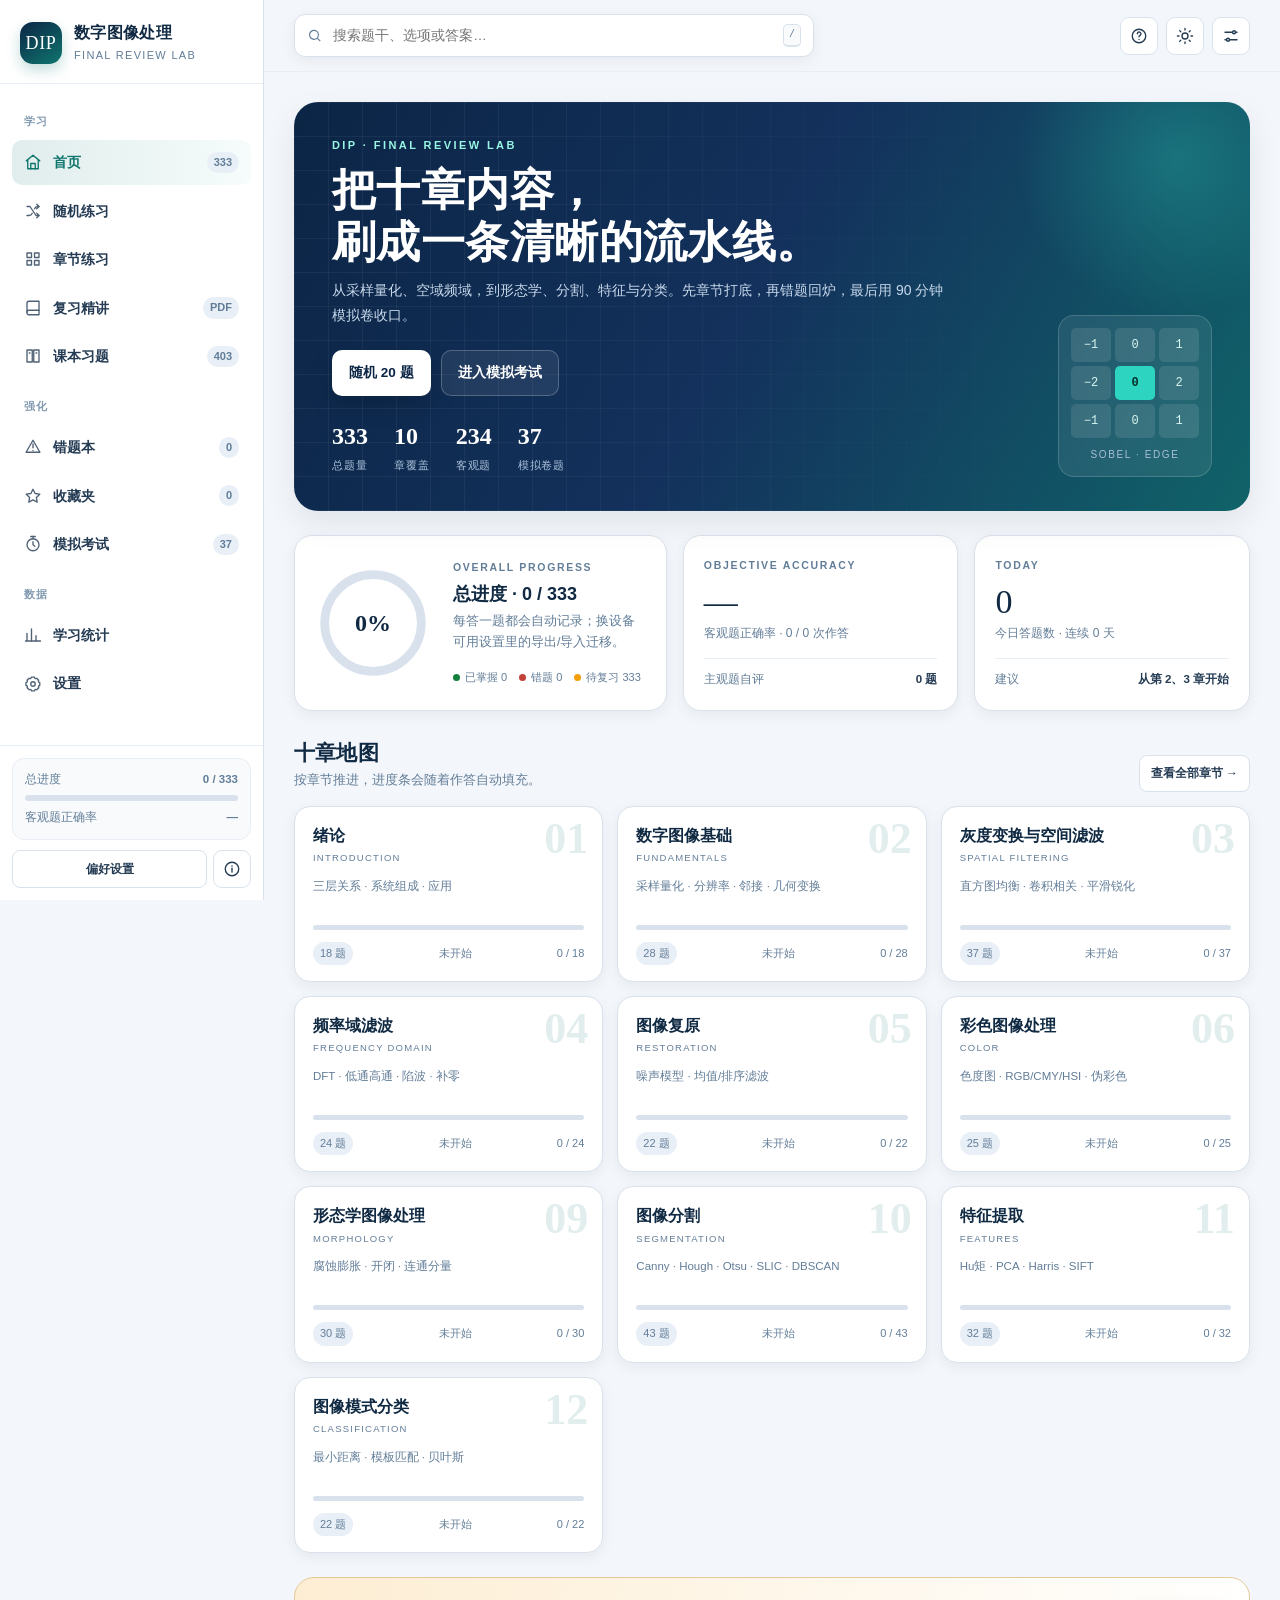
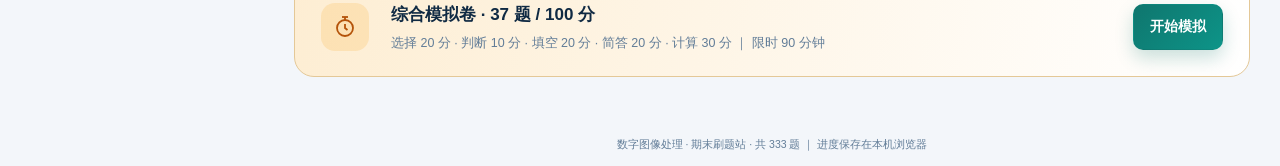
==== commit b461aed2: "Add textbook exercise index and review appendix" ====
--- a/index.html
+++ b/index.html
@@ -42,6 +42,7 @@
         章节练习
       </button>
       <a class="nav-item" href="review.html"><svg viewBox="0 0 24 24"><path d="M4 5.5A2.5 2.5 0 0 1 6.5 3H20v18H6.5A2.5 2.5 0 0 1 4 18.5z"/><path d="M4 17.5A2.5 2.5 0 0 1 6.5 15H20"/></svg>复习精讲 <span class="count">PDF</span></a>
+      <a class="nav-item" href="textbook.html"><svg viewBox="0 0 24 24"><path d="M4 4h7v16H4z"/><path d="M13 4h7v16h-7z"/><path d="M7 8h1"/><path d="M16 8h1"/></svg>课本习题 <span class="count">403</span></a>
       <div class="nav-label">强化</div>
       <button class="nav-item" data-nav="wrong">
         <svg viewBox="0 0 24 24"><path d="M12 3 2.8 19h18.4z"/><path d="M12 8v5"/><path d="M12 16.5v.2"/></svg>
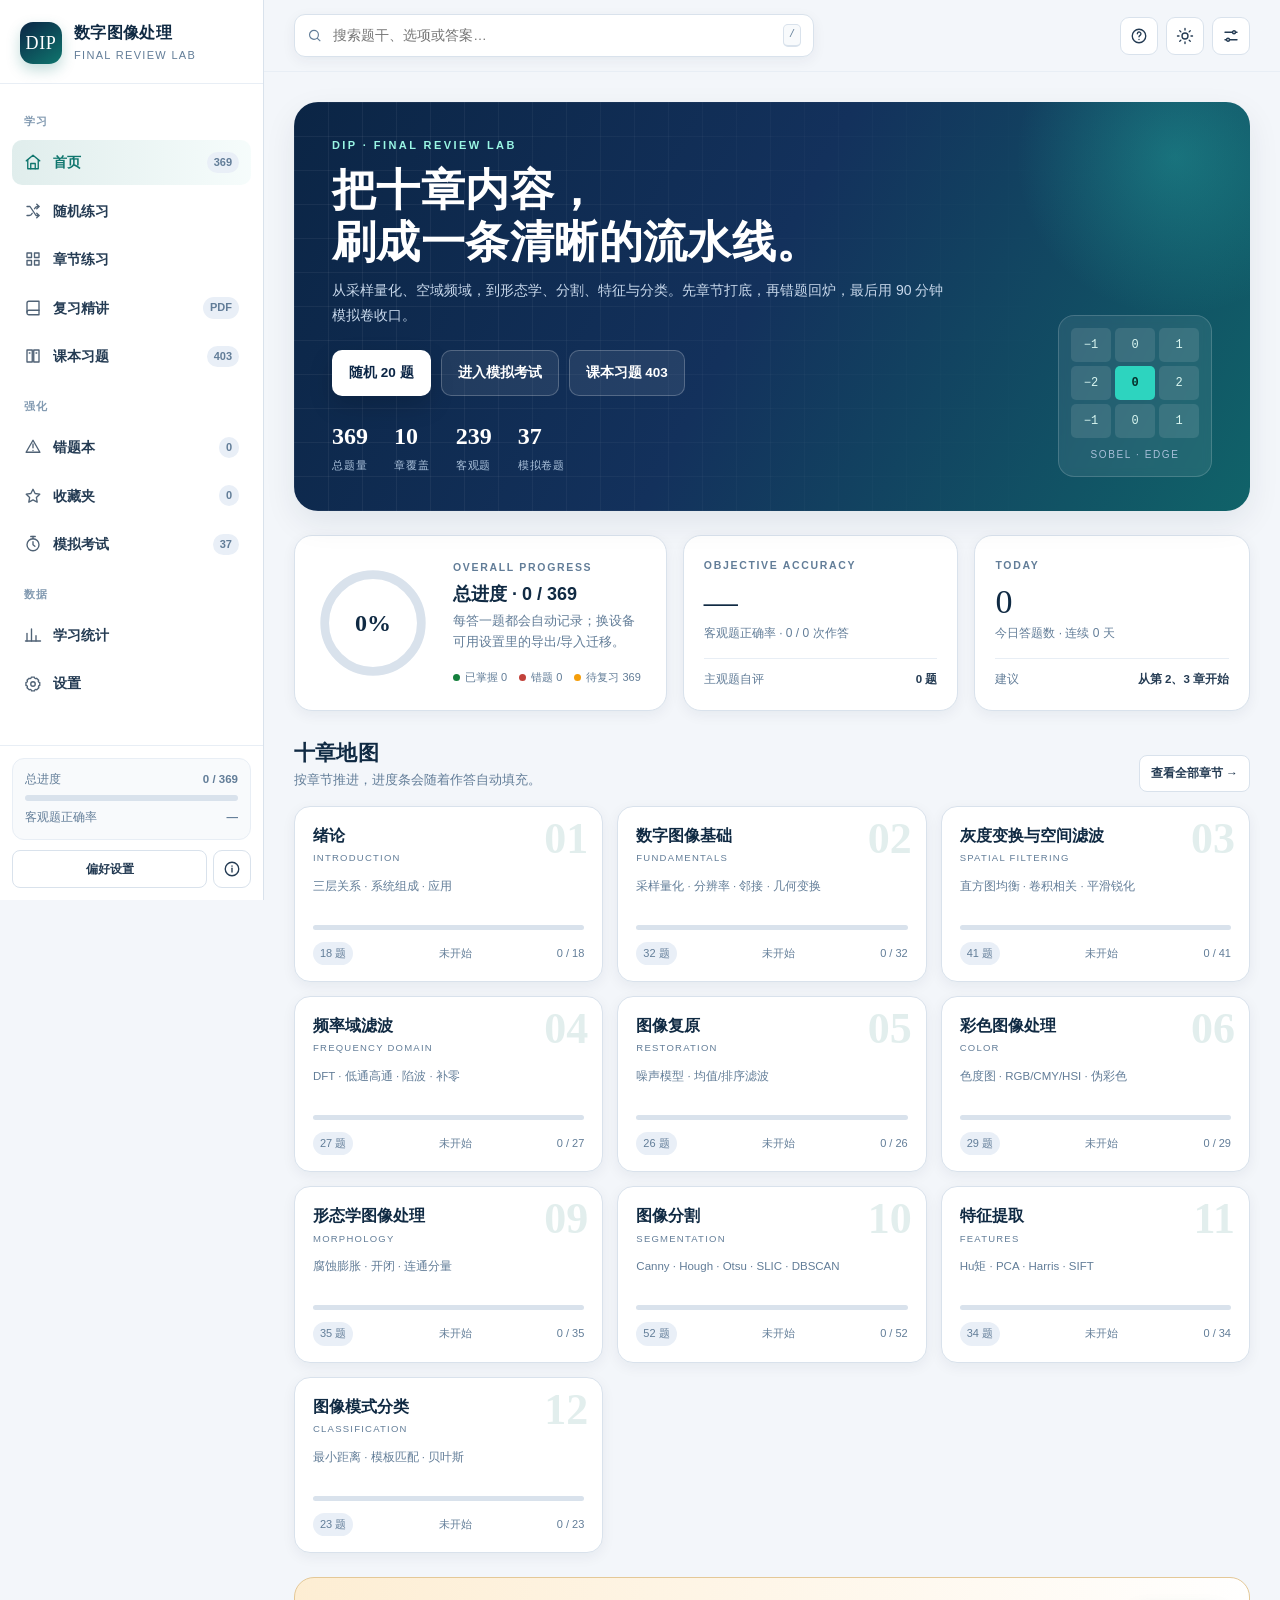
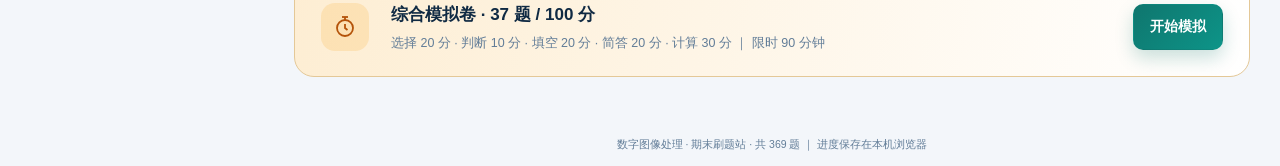
==== commit 634bc601: "Fix all displayed question counts to 369" ====
--- a/index.html
+++ b/index.html
@@ -4,9 +4,9 @@
 <meta charset="utf-8">
 <meta name="viewport" content="width=device-width,initial-scale=1,viewport-fit=cover">
 <meta name="color-scheme" content="light dark">
-<meta name="description" content="数字图像处理期末刷题站：333 道题，覆盖 10 章；支持单选/判断即时判题、错题本、收藏、章节练习、37 题模拟考试与学习统计。">
+<meta name="description" content="数字图像处理期末刷题站：369 道题，覆盖 10 章；支持单选/判断即时判题、错题本、收藏、章节练习、37 题模拟考试与学习统计。">
 <meta property="og:title" content="数字图像处理 · 期末刷题站">
-<meta property="og:description" content="333 道题、10 章覆盖、296 份详解；章节练习、错题本、模拟考试与学习统计。">
+<meta property="og:description" content="369 道题、10 章覆盖、含课本原题与 DBSCAN 新增题；章节练习、错题本、模拟考试与学习统计。">
 <meta property="og:type" content="website">
 <meta name="theme-color" content="#0b2545">
 <meta name="author" content="DIP Review">
@@ -31,7 +31,7 @@
       <div class="nav-label">学习</div>
       <button class="nav-item" data-nav="home">
         <svg viewBox="0 0 24 24"><path d="M3 10.5 12 3l9 7.5"/><path d="M5 9.5V21h14V9.5"/><path d="M9 21v-7h6v7"/></svg>
-        首页 <span class="count" id="navTotal">333</span>
+        首页 <span class="count" id="navTotal">369</span>
       </button>
       <button class="nav-item" data-nav="random">
         <svg viewBox="0 0 24 24"><path d="M4 6h4l8 12h4"/><path d="m17 15 3 3-3 3"/><path d="M4 18h3c2 0 3-1 4-3"/><path d="M14 9c1-2 2-3 4-3h2"/><path d="m17 3 3 3-3 3"/></svg>
@@ -68,7 +68,7 @@
     </nav>
     <div class="sidebar-foot">
       <div class="mini-progress">
-        <div class="row"><span>总进度</span><b id="sideProgressText">0 / 333</b></div>
+        <div class="row"><span>总进度</span><b id="sideProgressText">0 / 369</b></div>
         <div class="bar"><span id="sideProgressBar" style="width:0%"></span></div>
         <div class="row" style="margin:6px 0 0"><span>客观题正确率</span><b id="sideAccuracy">—</b></div>
       </div>
@@ -107,7 +107,7 @@
       </div>
     </header>
     <main class="content" id="view"></main>
-    <div class="footer-note">数字图像处理 · 期末刷题站 · 共 333 题 ｜ 进度保存在本机浏览器</div>
+    <div class="footer-note">数字图像处理 · 期末刷题站 · 共 369 题 ｜ 进度保存在本机浏览器</div>
   </div>
 </div>
 <div class="modal-mask" id="modalMask"></div>
--- a/assets/style.css
+++ b/assets/style.css
@@ -147,6 +147,7 @@
 .q-meta{display:flex;align-items:center;gap:7px;flex-wrap:wrap;margin-bottom:12px}
 .badge{display:inline-flex;align-items:center;gap:5px;border-radius:20px;padding:3px 9px;font-size:10.5px;font-weight:800;letter-spacing:.02em;background:var(--bg-2);color:var(--muted)}
 .badge.chapter{background:var(--blue-bg);color:var(--teal)}
+.badge.origin{background:#fdf1ef;color:#9a4a1f}
 .badge.type{background:color-mix(in srgb,var(--amber-2) 14%,var(--panel));color:var(--amber)}
 .stars{margin-left:auto;color:var(--amber-2);font-size:12px;letter-spacing:2px}
 .q-title{font-size:clamp(17px,1.7vw,21px);line-height:1.72;margin:0 0 18px;font-weight:700;letter-spacing:.005em}
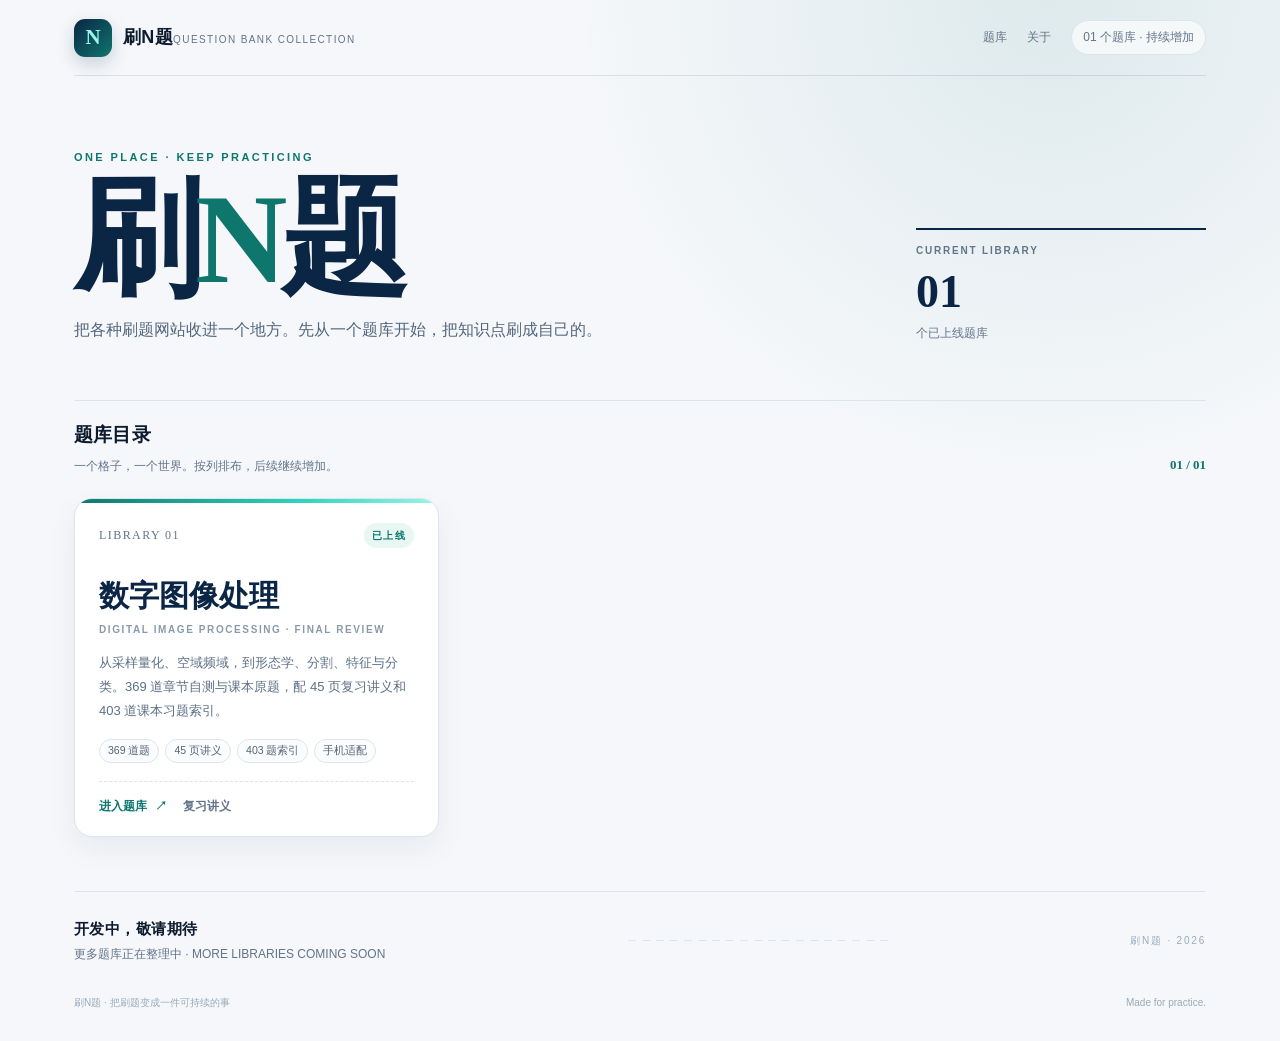
==== commit 1e6382ef: "Launch 刷N题 hub and move DIP site to /dip" ====
--- a/index.html
+++ b/index.html
@@ -1,118 +1,37 @@
 <!doctype html>
-<html lang="zh-CN" data-theme="light">
+<html lang="zh-CN">
 <head>
 <meta charset="utf-8">
 <meta name="viewport" content="width=device-width,initial-scale=1,viewport-fit=cover">
-<meta name="color-scheme" content="light dark">
-<meta name="description" content="数字图像处理期末刷题站：369 道题，覆盖 10 章；支持单选/判断即时判题、错题本、收藏、章节练习、37 题模拟考试与学习统计。">
-<meta property="og:title" content="数字图像处理 · 期末刷题站">
-<meta property="og:description" content="369 道题、10 章覆盖、含课本原题与 DBSCAN 新增题；章节练习、错题本、模拟考试与学习统计。">
-<meta property="og:type" content="website">
-<meta name="theme-color" content="#0b2545">
-<meta name="author" content="DIP Review">
-<link rel="icon" href="data:image/svg+xml,%3Csvg xmlns='http://www.w3.org/2000/svg' viewBox='0 0 64 64'%3E%3Crect width='64' height='64' rx='14' fill='%230b2545'/%3E%3Ctext x='32' y='40' font-size='22' text-anchor='middle' fill='%235eead4' font-family='Arial'%3EDIP%3C/text%3E%3C/svg%3E">
-<title>数字图像处理 · 期末刷题站</title>
-<link rel="stylesheet" href="assets/style.css">
-<script>
-(function(){try{var t=localStorage.getItem('dip-quiz-theme');if(t==='dark'||t==='light'){document.documentElement.setAttribute('data-theme',t);}else if(window.matchMedia&&matchMedia('(prefers-color-scheme:dark)').matches){document.documentElement.setAttribute('data-theme','dark');}}catch(e){}})();
-</script>
+<meta name="color-scheme" content="light">
+<meta name="description" content="刷N题：把各种刷题网站收进一个地方。目前提供数字图像处理期末复习题库。">
+<title>刷N题 · 各种刷题网站的集合</title>
+<style>
+:root{--bg:#f5f7fa;--panel:#fff;--ink:#0d1b2e;--muted:#62748a;--line:#dce4ee;--navy:#0b2545;--teal:#0f766e;--amber:#b45309;--soft:#e8f7f2}
+*{box-sizing:border-box}
+html{scroll-behavior:smooth}
+body{margin:0;background:radial-gradient(circle at 82% 0%,rgba(15,118,110,.10),transparent 32%),var(--bg);color:var(--ink);font-family:"Source Han Sans SC","Noto Sans CJK SC","Microsoft YaHei",-apple-system,BlinkMacSystemFont,"Segoe UI",sans-serif;line-height:1.7}
+a{color:inherit}
+.page{max-width:1180px;margin:0 auto;padding:0 24px}
+.topbar{height:76px;display:flex;align-items:center;justify-content:space-between;border-bottom:1px solid rgba(13,27,46,.10)}
+.brand{display:flex;align-items:center;gap:11px;text-decoration:none}.brand-mark{width:38px;height:38px;border-radius:11px;display:grid;place-items:center;background:linear-gradient(135deg,#0b2545,#0f766e);color:#99f6e4;font-family:Georgia,serif;font-weight:800;font-size:21px;box-shadow:0 7px 18px rgba(11,37,69,.18)}.brand-name{font-weight:900;font-size:18px;letter-spacing:.02em}.brand-sub{font-size:10px;color:var(--muted);letter-spacing:.14em;margin-top:1px}
+.top-right{display:flex;align-items:center;gap:20px;font-size:12px;color:var(--muted)}.top-right a{text-decoration:none}.top-right a:hover{color:var(--teal)}.top-pill{border:1px solid var(--line);border-radius:30px;padding:6px 11px;background:rgba(255,255,255,.65)}
+.hero{padding:72px 0 45px;display:grid;grid-template-columns:1.25fr .75fr;gap:40px;align-items:end}.kicker{font-size:11px;letter-spacing:.22em;color:var(--teal);font-weight:900}.hero h1{font-family:Georgia,"Songti SC","Source Han Serif CN",serif;font-size:clamp(66px,10vw,132px);line-height:.9;letter-spacing:-.055em;margin:15px 0 18px;color:var(--navy)}.hero h1 em{font-style:normal;color:var(--teal)}.hero p{max-width:590px;margin:0;color:#53667c;font-size:16px;line-height:1.9}
+.hero-side{justify-self:end;width:100%;max-width:290px;border-top:2px solid var(--navy);padding-top:12px}.hero-side .label{font-size:10px;letter-spacing:.18em;color:var(--muted);font-weight:800}.hero-side b{display:block;font-family:Georgia,serif;font-size:46px;line-height:1;color:var(--navy);margin:10px 0 3px}.hero-side span{font-size:12px;color:var(--muted)}
+.section-head{display:flex;align-items:end;justify-content:space-between;gap:18px;border-top:1px solid var(--line);padding-top:18px;margin-top:10px}.section-head h2{margin:0;font-size:19px;letter-spacing:.01em}.section-head p{margin:4px 0 0;color:var(--muted);font-size:12px}.section-index{font-family:Georgia,serif;font-size:13px;color:var(--teal);font-weight:700}
+.site-grid{display:grid;grid-template-columns:repeat(auto-fill,minmax(310px,1fr));gap:18px;margin:22px 0 0;align-items:stretch}.site-card{display:flex;flex-direction:column;background:var(--panel);border:1px solid var(--line);border-radius:18px;padding:24px 24px 20px;min-height:335px;max-width:470px;text-decoration:none;box-shadow:0 12px 30px rgba(15,42,67,.06);position:relative;overflow:hidden;transition:transform .18s,border-color .18s,box-shadow .18s}.site-card:before{content:"";position:absolute;left:0;top:0;right:0;height:4px;background:linear-gradient(90deg,var(--teal),#2dd4bf 62%,#99f6e4)}.site-card:hover{transform:translateY(-4px);border-color:#a8d8cf;box-shadow:0 20px 40px rgba(15,42,67,.12)}
+.card-top{display:flex;align-items:center;justify-content:space-between;gap:12px}.card-num{font-family:Georgia,serif;font-size:12px;color:var(--muted);letter-spacing:.12em}.card-label{font-size:10px;letter-spacing:.16em;color:var(--teal);font-weight:900;background:var(--soft);padding:4px 8px;border-radius:20px}
+.site-card h3{font-family:Georgia,"Songti SC","Source Han Serif CN",serif;font-size:30px;line-height:1.3;margin:28px 0 6px;color:var(--navy)}.site-card .en{font-size:10px;letter-spacing:.16em;color:#8a9aac;font-weight:700}.site-card p{font-size:13px;line-height:1.85;color:#5d7086;margin:13px 0 16px}.tags{display:flex;flex-wrap:wrap;gap:6px;margin-top:auto}.tag{font-size:10.5px;border:1px solid var(--line);border-radius:20px;padding:2px 8px;color:#52657a;background:#fbfcfd}.card-links{display:flex;align-items:center;gap:16px;margin-top:18px;padding-top:14px;border-top:1px dashed var(--line);font-size:12px;font-weight:800}.enter{color:var(--teal);text-decoration:none}.enter span{display:inline-block;margin-left:5px;transition:transform .15s}.site-card:hover .enter span{transform:translate(3px,-2px)}.mini{color:var(--muted);text-decoration:none;font-weight:600}.mini:hover{color:var(--teal)}
+.coming{margin:54px 0 0;padding:24px 0 30px;border-top:1px solid var(--line);display:flex;align-items:center;justify-content:space-between;gap:16px;color:var(--muted);font-size:12px}.coming strong{display:block;color:var(--ink);font-size:15px;letter-spacing:.03em;margin-bottom:2px}.coming .line{flex:1;height:1px;background:repeating-linear-gradient(90deg,var(--line) 0 8px,transparent 8px 14px);max-width:260px}.coming .mark{font-size:10px;letter-spacing:.18em;color:#9aabba}.bottom{padding:0 0 30px;color:#9aabba;font-size:10px;display:flex;justify-content:space-between;gap:12px}
+@media(max-width:760px){.page{padding:0 15px}.topbar{height:66px}.top-right .top-pill{display:none}.hero{display:block;padding:44px 0 30px}.hero h1{font-size:74px}.hero-side{display:none}.section-head{padding-top:14px}.site-grid{grid-template-columns:1fr}.site-card{max-width:none;min-height:310px;padding:20px 18px 17px}.site-card h3{font-size:27px;margin-top:24px}.coming{align-items:flex-start;flex-direction:column;gap:8px;margin-top:34px;padding-bottom:20px}.coming .line{display:none}.bottom{flex-direction:column;padding-bottom:18px}}
+</style>
 </head>
 <body>
-<div class="app">
-  <aside class="sidebar" id="sidebar">
-    <div class="brand">
-      <div class="brand-mark">DIP</div>
-      <div>
-        <div class="brand-title">数字图像处理</div>
-        <div class="brand-sub">Final Review Lab</div>
-      </div>
-    </div>
-    <nav class="nav" id="nav">
-      <div class="nav-label">学习</div>
-      <button class="nav-item" data-nav="home">
-        <svg viewBox="0 0 24 24"><path d="M3 10.5 12 3l9 7.5"/><path d="M5 9.5V21h14V9.5"/><path d="M9 21v-7h6v7"/></svg>
-        首页 <span class="count" id="navTotal">369</span>
-      </button>
-      <button class="nav-item" data-nav="random">
-        <svg viewBox="0 0 24 24"><path d="M4 6h4l8 12h4"/><path d="m17 15 3 3-3 3"/><path d="M4 18h3c2 0 3-1 4-3"/><path d="M14 9c1-2 2-3 4-3h2"/><path d="m17 3 3 3-3 3"/></svg>
-        随机练习
-      </button>
-      <button class="nav-item" data-nav="chapter">
-        <svg viewBox="0 0 24 24"><path d="M4 4h6v6H4z"/><path d="M14 4h6v6h-6z"/><path d="M4 14h6v6H4z"/><path d="M14 14h6v6h-6z"/></svg>
-        章节练习
-      </button>
-      <a class="nav-item" href="review.html"><svg viewBox="0 0 24 24"><path d="M4 5.5A2.5 2.5 0 0 1 6.5 3H20v18H6.5A2.5 2.5 0 0 1 4 18.5z"/><path d="M4 17.5A2.5 2.5 0 0 1 6.5 15H20"/></svg>复习精讲 <span class="count">PDF</span></a>
-      <a class="nav-item" href="textbook.html"><svg viewBox="0 0 24 24"><path d="M4 4h7v16H4z"/><path d="M13 4h7v16h-7z"/><path d="M7 8h1"/><path d="M16 8h1"/></svg>课本习题 <span class="count">403</span></a>
-      <div class="nav-label">强化</div>
-      <button class="nav-item" data-nav="wrong">
-        <svg viewBox="0 0 24 24"><path d="M12 3 2.8 19h18.4z"/><path d="M12 8v5"/><path d="M12 16.5v.2"/></svg>
-        错题本 <span class="count" id="navWrong">0</span>
-      </button>
-      <button class="nav-item" data-nav="favorites">
-        <svg viewBox="0 0 24 24"><path d="m12 3 2.8 5.7 6.2.9-4.5 4.4 1.1 6.2-5.6-3-5.6 3 1.1-6.2L3 9.6l6.2-.9z"/></svg>
-        收藏夹 <span class="count" id="navFav">0</span>
-      </button>
-      <button class="nav-item" data-nav="mock">
-        <svg viewBox="0 0 24 24"><circle cx="12" cy="13" r="8"/><path d="M12 9v4l2.5 2"/><path d="M9 2h6"/><path d="M12 2v3"/></svg>
-        模拟考试 <span class="count">37</span>
-      </button>
-      <div class="nav-label">数据</div>
-      <button class="nav-item" data-nav="stats">
-        <svg viewBox="0 0 24 24"><path d="M4 20V10"/><path d="M10 20V4"/><path d="M16 20v-7"/><path d="M22 20H2"/></svg>
-        学习统计
-      </button>
-      <button class="nav-item" data-nav="settings">
-        <svg viewBox="0 0 24 24"><circle cx="12" cy="12" r="3"/><path d="M19.4 15a1.7 1.7 0 0 0 .3 1.9l.1.1-2.8 2.8-.1-.1a1.7 1.7 0 0 0-1.9-.3 1.7 1.7 0 0 0-1 1.6v.2h-4v-.2a1.7 1.7 0 0 0-1-1.6 1.7 1.7 0 0 0-1.9.3l-.1.1L4 17l.1-.1a1.7 1.7 0 0 0 .3-1.9 1.7 1.7 0 0 0-1.6-1H2.6v-4h.2a1.7 1.7 0 0 0 1.6-1 1.7 1.7 0 0 0-.3-1.9L4 7l2.8-2.8.1.1a1.7 1.7 0 0 0 1.9.3 1.7 1.7 0 0 0 1-1.6v-.2h4V3a1.7 1.7 0 0 0 1 1.6 1.7 1.7 0 0 0 1.9-.3l.1-.1L19.6 7l-.1.1a1.7 1.7 0 0 0-.3 1.9 1.7 1.7 0 0 0 1.6 1h.2v4h-.2a1.7 1.7 0 0 0-1.4 1z"/></svg>
-        设置
-      </button>
-    </nav>
-    <div class="sidebar-foot">
-      <div class="mini-progress">
-        <div class="row"><span>总进度</span><b id="sideProgressText">0 / 369</b></div>
-        <div class="bar"><span id="sideProgressBar" style="width:0%"></span></div>
-        <div class="row" style="margin:6px 0 0"><span>客观题正确率</span><b id="sideAccuracy">—</b></div>
-      </div>
-      <div style="display:flex;gap:6px">
-        <button class="btn ghost sm" style="flex:1" data-nav="settings">偏好设置</button>
-        <button class="icon-btn" data-nav="settings" title="快捷键与设置" aria-label="设置">
-          <svg viewBox="0 0 24 24"><circle cx="12" cy="12" r="9"/><path d="M12 11v5"/><path d="M12 8v.2"/></svg>
-        </button>
-      </div>
-    </div>
-  </aside>
-  <div class="mobile-mask" id="mobileMask"></div>
-  <div class="main">
-    <header class="topbar">
-      <button class="menu-btn" id="menuBtn" aria-label="打开菜单">
-        <svg width="20" height="20" viewBox="0 0 24 24" fill="none" stroke="currentColor" stroke-width="1.8"><path d="M4 7h16M4 12h16M4 17h16"/></svg>
-      </button>
-      <div class="search-wrap">
-        <div class="search-box">
-          <svg viewBox="0 0 24 24"><circle cx="11" cy="11" r="7"/><path d="m16 16 5 5"/></svg>
-          <input id="searchInput" type="search" placeholder="搜索题干、选项或答案…" autocomplete="off" aria-label="搜索题库">
-          <kbd>/</kbd>
-        </div>
-        <div class="search-pop" id="searchPop"></div>
-      </div>
-      <div class="top-actions">
-        <button class="icon-btn hide-sm" id="helpBtn" title="快捷键" aria-label="快捷键">
-          <svg viewBox="0 0 24 24"><circle cx="12" cy="12" r="9"/><path d="M9.8 9a2.4 2.4 0 1 1 3.6 2.1c-.9.5-1.4 1-1.4 2"/><path d="M12 16.5v.2"/></svg>
-        </button>
-        <button class="icon-btn" id="themeBtn" title="切换主题" aria-label="切换主题">
-          <svg id="themeIcon" viewBox="0 0 24 24"><circle cx="12" cy="12" r="4"/><path d="M12 2v2M12 20v2M2 12h2M20 12h2M5 5l1.5 1.5M17.5 17.5 19 19M19 5l-1.5 1.5M6.5 17.5 5 19"/></svg>
-        </button>
-        <button class="icon-btn" id="settingsBtn" title="设置" aria-label="设置">
-          <svg viewBox="0 0 24 24"><path d="M4 7h10M18 7h2M4 17h2M10 17h10"/><circle cx="16" cy="7" r="2"/><circle cx="8" cy="17" r="2"/></svg>
-        </button>
-      </div>
-    </header>
-    <main class="content" id="view"></main>
-    <div class="footer-note">数字图像处理 · 期末刷题站 · 共 369 题 ｜ 进度保存在本机浏览器</div>
-  </div>
-</div>
-<div class="modal-mask" id="modalMask"></div>
-<div class="toast" id="toast"></div>
-<script src="assets/data.js"></script>
-<script src="assets/app.js"></script>
-</body>
-</html>+<div class="page"><header class="topbar"><a class="brand" href="./"><span class="brand-mark">N</span><span><span class="brand-name">刷N题</span><span class="brand-sub">QUESTION BANK COLLECTION</span></span></a><nav class="top-right"><a href="#sites">题库</a><a href="#about">关于</a><span class="top-pill">01 个题库 · 持续增加</span></nav></header>
+<main><section class="hero"><div><div class="kicker">ONE PLACE · KEEP PRACTICING</div><h1>刷<em>N</em>题</h1><p>把各种刷题网站收进一个地方。先从一个题库开始，把知识点刷成自己的。</p></div><aside class="hero-side"><div class="label">CURRENT LIBRARY</div><b>01</b><span>个已上线题库</span></aside></section>
+<section id="sites"><div class="section-head"><div><h2>题库目录</h2><p>一个格子，一个世界。按列排布，后续继续增加。</p></div><div class="section-index">01 / 01</div></div><div class="site-grid">
+<article class="site-card"><div class="card-top"><span class="card-num">LIBRARY 01</span><span class="card-label">已上线</span></div><h3>数字图像处理</h3><div class="en">DIGITAL IMAGE PROCESSING · FINAL REVIEW</div><p>从采样量化、空域频域，到形态学、分割、特征与分类。369 道章节自测与课本原题，配 45 页复习讲义和 403 道课本习题索引。</p><div class="tags"><span class="tag">369 道题</span><span class="tag">45 页讲义</span><span class="tag">403 题索引</span><span class="tag">手机适配</span></div><div class="card-links"><a class="enter" href="dip/">进入题库 <span>↗</span></a><a class="mini" href="dip/review.html">复习讲义</a></div></article>
+</div></section></main>
+<section class="coming" id="about"><div><strong>开发中，敬请期待</strong><span>更多题库正在整理中 · MORE LIBRARIES COMING SOON</span></div><div class="line"></div><div class="mark">刷N题 · 2026</div></section>
+<footer class="bottom"><span>刷N题 · 把刷题变成一件可持续的事</span><span>Made for practice.</span></footer></div>
+</body></html>
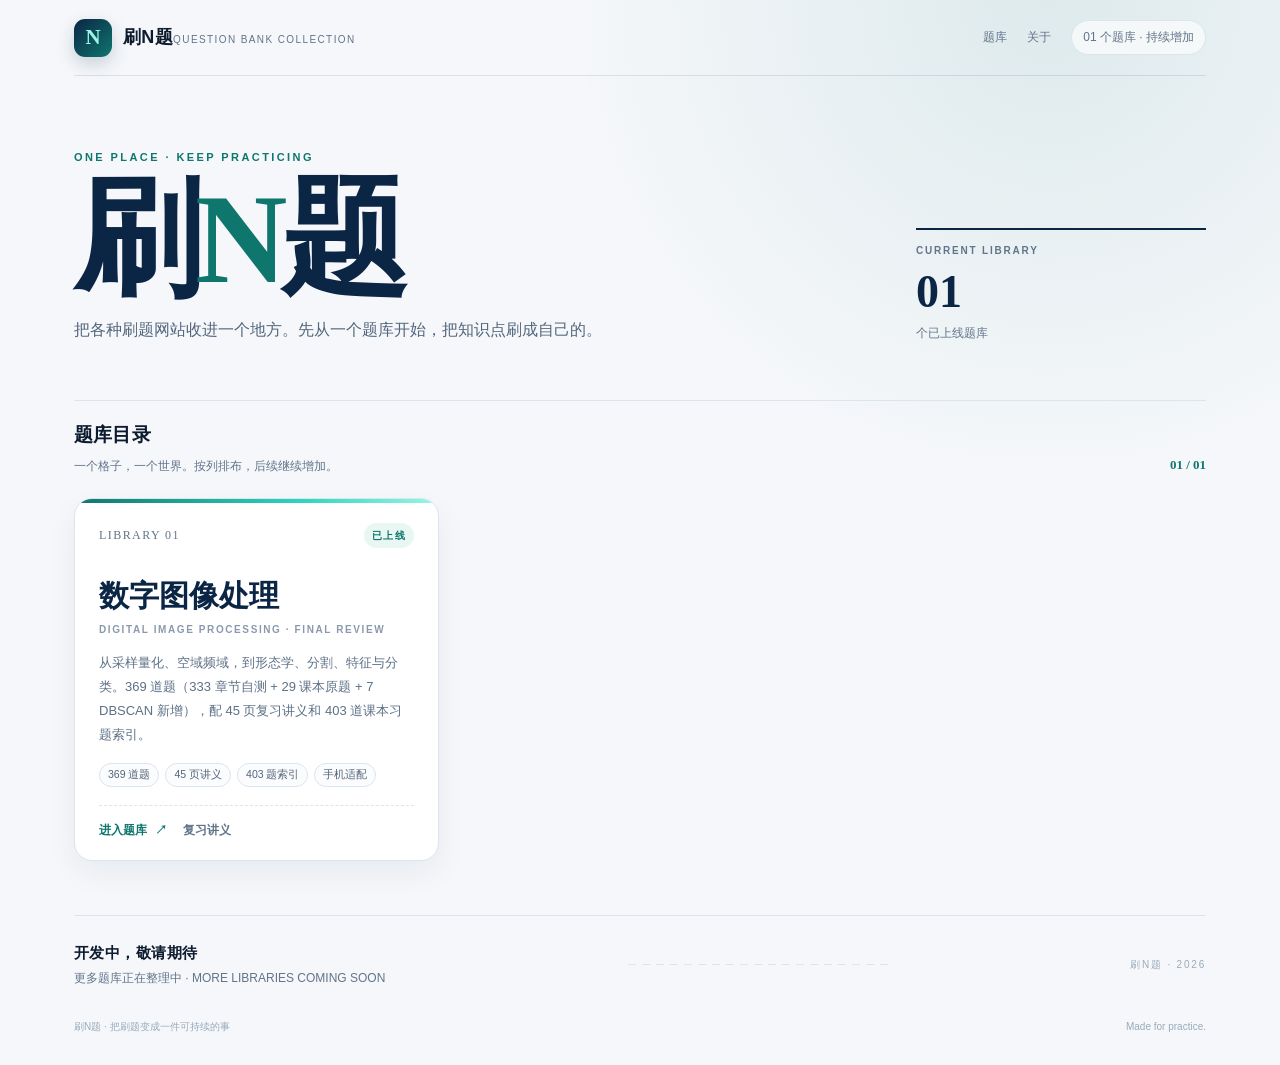
==== commit 30bae51d: "Clarify hub card composition" ====
--- a/index.html
+++ b/index.html
@@ -30,7 +30,7 @@
 <div class="page"><header class="topbar"><a class="brand" href="./"><span class="brand-mark">N</span><span><span class="brand-name">刷N题</span><span class="brand-sub">QUESTION BANK COLLECTION</span></span></a><nav class="top-right"><a href="#sites">题库</a><a href="#about">关于</a><span class="top-pill">01 个题库 · 持续增加</span></nav></header>
 <main><section class="hero"><div><div class="kicker">ONE PLACE · KEEP PRACTICING</div><h1>刷<em>N</em>题</h1><p>把各种刷题网站收进一个地方。先从一个题库开始，把知识点刷成自己的。</p></div><aside class="hero-side"><div class="label">CURRENT LIBRARY</div><b>01</b><span>个已上线题库</span></aside></section>
 <section id="sites"><div class="section-head"><div><h2>题库目录</h2><p>一个格子，一个世界。按列排布，后续继续增加。</p></div><div class="section-index">01 / 01</div></div><div class="site-grid">
-<article class="site-card"><div class="card-top"><span class="card-num">LIBRARY 01</span><span class="card-label">已上线</span></div><h3>数字图像处理</h3><div class="en">DIGITAL IMAGE PROCESSING · FINAL REVIEW</div><p>从采样量化、空域频域，到形态学、分割、特征与分类。369 道章节自测与课本原题，配 45 页复习讲义和 403 道课本习题索引。</p><div class="tags"><span class="tag">369 道题</span><span class="tag">45 页讲义</span><span class="tag">403 题索引</span><span class="tag">手机适配</span></div><div class="card-links"><a class="enter" href="dip/">进入题库 <span>↗</span></a><a class="mini" href="dip/review.html">复习讲义</a></div></article>
+<article class="site-card"><div class="card-top"><span class="card-num">LIBRARY 01</span><span class="card-label">已上线</span></div><h3>数字图像处理</h3><div class="en">DIGITAL IMAGE PROCESSING · FINAL REVIEW</div><p>从采样量化、空域频域，到形态学、分割、特征与分类。369 道题（333 章节自测 + 29 课本原题 + 7 DBSCAN 新增），配 45 页复习讲义和 403 道课本习题索引。</p><div class="tags"><span class="tag">369 道题</span><span class="tag">45 页讲义</span><span class="tag">403 题索引</span><span class="tag">手机适配</span></div><div class="card-links"><a class="enter" href="dip/">进入题库 <span>↗</span></a><a class="mini" href="dip/review.html">复习讲义</a></div></article>
 </div></section></main>
 <section class="coming" id="about"><div><strong>开发中，敬请期待</strong><span>更多题库正在整理中 · MORE LIBRARIES COMING SOON</span></div><div class="line"></div><div class="mark">刷N题 · 2026</div></section>
 <footer class="bottom"><span>刷N题 · 把刷题变成一件可持续的事</span><span>Made for practice.</span></footer></div>
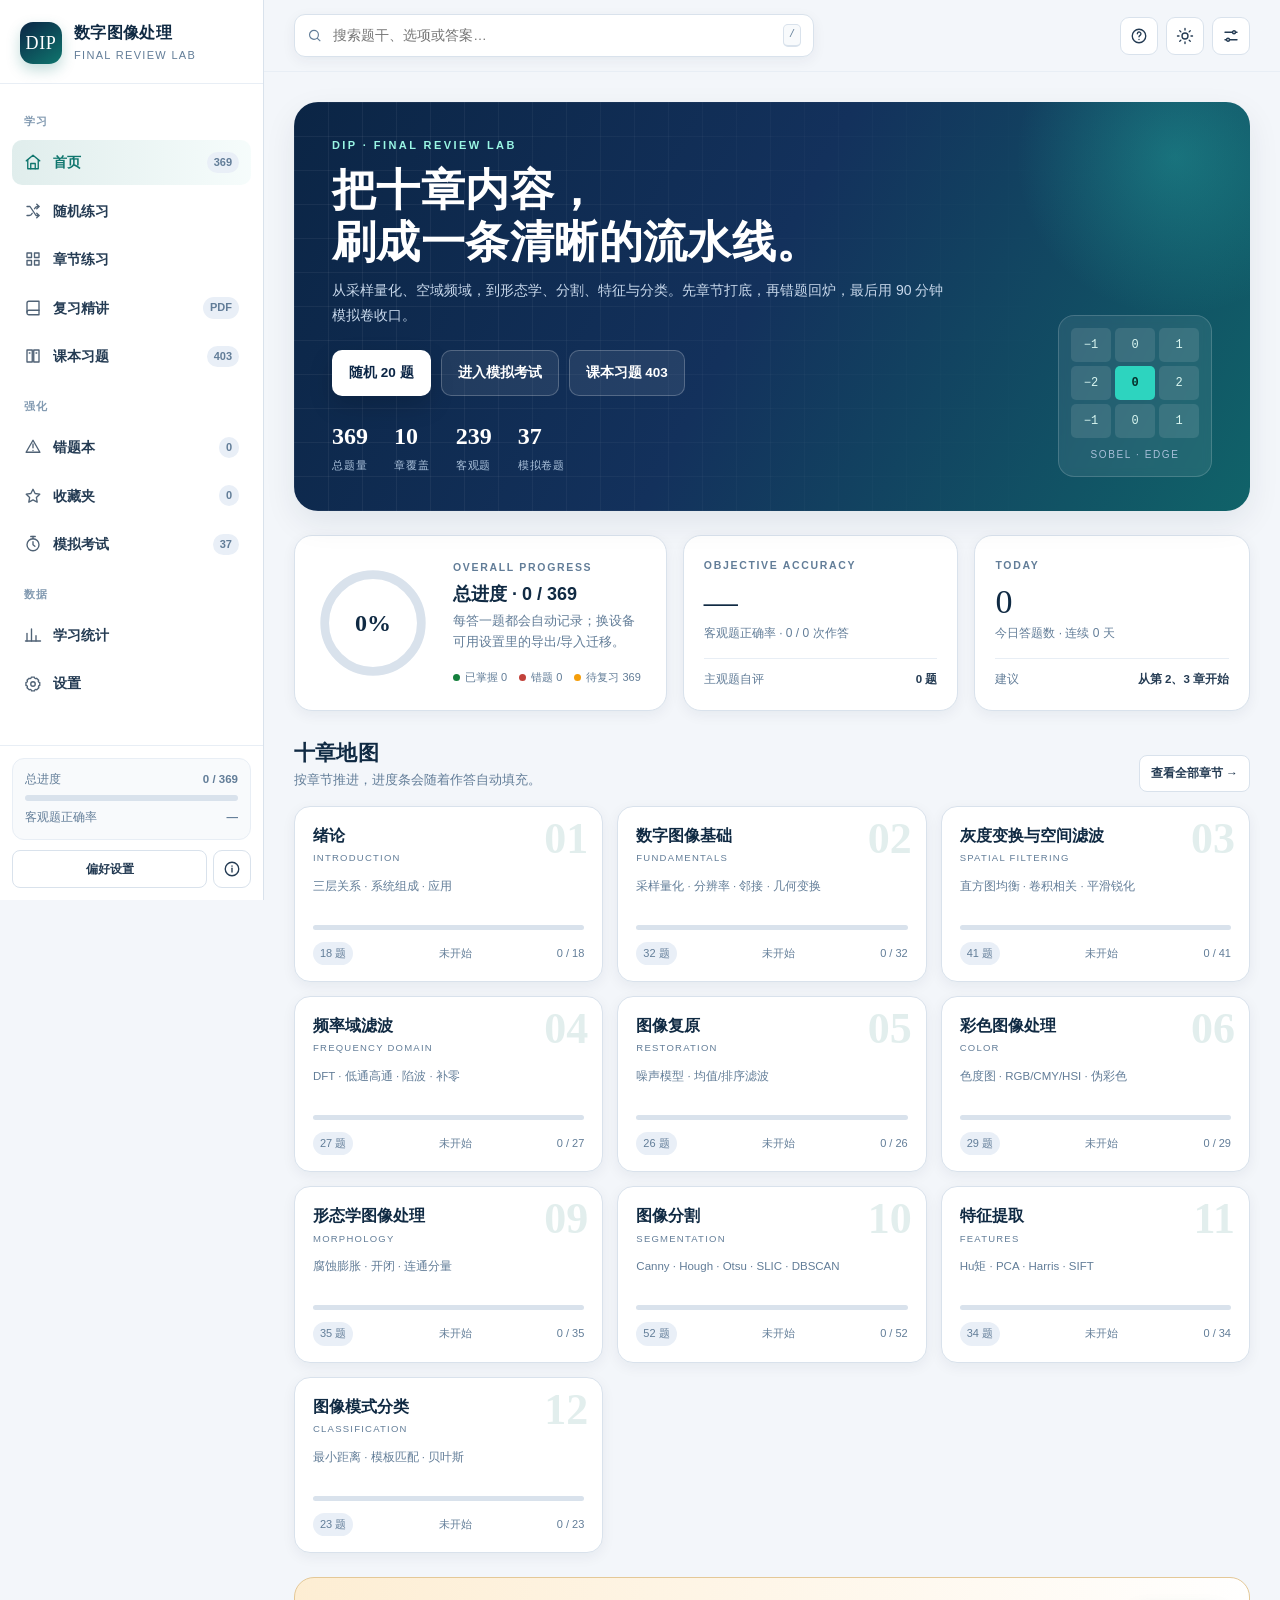
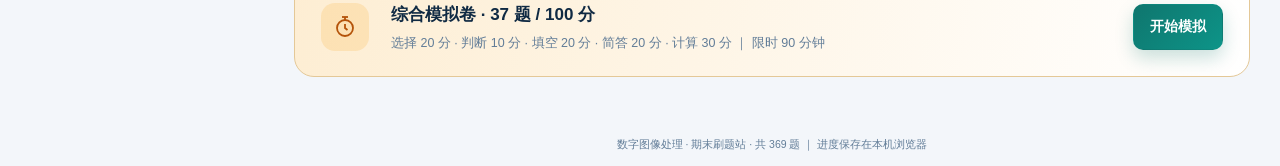
==== commit a49b6cd9: "Restore original DIP site at root" ====
--- a/index.html
+++ b/index.html
@@ -1,37 +1,118 @@
 <!doctype html>
-<html lang="zh-CN">
+<html lang="zh-CN" data-theme="light">
 <head>
 <meta charset="utf-8">
 <meta name="viewport" content="width=device-width,initial-scale=1,viewport-fit=cover">
-<meta name="color-scheme" content="light">
-<meta name="description" content="刷N题：把各种刷题网站收进一个地方。目前提供数字图像处理期末复习题库。">
-<title>刷N题 · 各种刷题网站的集合</title>
-<style>
-:root{--bg:#f5f7fa;--panel:#fff;--ink:#0d1b2e;--muted:#62748a;--line:#dce4ee;--navy:#0b2545;--teal:#0f766e;--amber:#b45309;--soft:#e8f7f2}
-*{box-sizing:border-box}
-html{scroll-behavior:smooth}
-body{margin:0;background:radial-gradient(circle at 82% 0%,rgba(15,118,110,.10),transparent 32%),var(--bg);color:var(--ink);font-family:"Source Han Sans SC","Noto Sans CJK SC","Microsoft YaHei",-apple-system,BlinkMacSystemFont,"Segoe UI",sans-serif;line-height:1.7}
-a{color:inherit}
-.page{max-width:1180px;margin:0 auto;padding:0 24px}
-.topbar{height:76px;display:flex;align-items:center;justify-content:space-between;border-bottom:1px solid rgba(13,27,46,.10)}
-.brand{display:flex;align-items:center;gap:11px;text-decoration:none}.brand-mark{width:38px;height:38px;border-radius:11px;display:grid;place-items:center;background:linear-gradient(135deg,#0b2545,#0f766e);color:#99f6e4;font-family:Georgia,serif;font-weight:800;font-size:21px;box-shadow:0 7px 18px rgba(11,37,69,.18)}.brand-name{font-weight:900;font-size:18px;letter-spacing:.02em}.brand-sub{font-size:10px;color:var(--muted);letter-spacing:.14em;margin-top:1px}
-.top-right{display:flex;align-items:center;gap:20px;font-size:12px;color:var(--muted)}.top-right a{text-decoration:none}.top-right a:hover{color:var(--teal)}.top-pill{border:1px solid var(--line);border-radius:30px;padding:6px 11px;background:rgba(255,255,255,.65)}
-.hero{padding:72px 0 45px;display:grid;grid-template-columns:1.25fr .75fr;gap:40px;align-items:end}.kicker{font-size:11px;letter-spacing:.22em;color:var(--teal);font-weight:900}.hero h1{font-family:Georgia,"Songti SC","Source Han Serif CN",serif;font-size:clamp(66px,10vw,132px);line-height:.9;letter-spacing:-.055em;margin:15px 0 18px;color:var(--navy)}.hero h1 em{font-style:normal;color:var(--teal)}.hero p{max-width:590px;margin:0;color:#53667c;font-size:16px;line-height:1.9}
-.hero-side{justify-self:end;width:100%;max-width:290px;border-top:2px solid var(--navy);padding-top:12px}.hero-side .label{font-size:10px;letter-spacing:.18em;color:var(--muted);font-weight:800}.hero-side b{display:block;font-family:Georgia,serif;font-size:46px;line-height:1;color:var(--navy);margin:10px 0 3px}.hero-side span{font-size:12px;color:var(--muted)}
-.section-head{display:flex;align-items:end;justify-content:space-between;gap:18px;border-top:1px solid var(--line);padding-top:18px;margin-top:10px}.section-head h2{margin:0;font-size:19px;letter-spacing:.01em}.section-head p{margin:4px 0 0;color:var(--muted);font-size:12px}.section-index{font-family:Georgia,serif;font-size:13px;color:var(--teal);font-weight:700}
-.site-grid{display:grid;grid-template-columns:repeat(auto-fill,minmax(310px,1fr));gap:18px;margin:22px 0 0;align-items:stretch}.site-card{display:flex;flex-direction:column;background:var(--panel);border:1px solid var(--line);border-radius:18px;padding:24px 24px 20px;min-height:335px;max-width:470px;text-decoration:none;box-shadow:0 12px 30px rgba(15,42,67,.06);position:relative;overflow:hidden;transition:transform .18s,border-color .18s,box-shadow .18s}.site-card:before{content:"";position:absolute;left:0;top:0;right:0;height:4px;background:linear-gradient(90deg,var(--teal),#2dd4bf 62%,#99f6e4)}.site-card:hover{transform:translateY(-4px);border-color:#a8d8cf;box-shadow:0 20px 40px rgba(15,42,67,.12)}
-.card-top{display:flex;align-items:center;justify-content:space-between;gap:12px}.card-num{font-family:Georgia,serif;font-size:12px;color:var(--muted);letter-spacing:.12em}.card-label{font-size:10px;letter-spacing:.16em;color:var(--teal);font-weight:900;background:var(--soft);padding:4px 8px;border-radius:20px}
-.site-card h3{font-family:Georgia,"Songti SC","Source Han Serif CN",serif;font-size:30px;line-height:1.3;margin:28px 0 6px;color:var(--navy)}.site-card .en{font-size:10px;letter-spacing:.16em;color:#8a9aac;font-weight:700}.site-card p{font-size:13px;line-height:1.85;color:#5d7086;margin:13px 0 16px}.tags{display:flex;flex-wrap:wrap;gap:6px;margin-top:auto}.tag{font-size:10.5px;border:1px solid var(--line);border-radius:20px;padding:2px 8px;color:#52657a;background:#fbfcfd}.card-links{display:flex;align-items:center;gap:16px;margin-top:18px;padding-top:14px;border-top:1px dashed var(--line);font-size:12px;font-weight:800}.enter{color:var(--teal);text-decoration:none}.enter span{display:inline-block;margin-left:5px;transition:transform .15s}.site-card:hover .enter span{transform:translate(3px,-2px)}.mini{color:var(--muted);text-decoration:none;font-weight:600}.mini:hover{color:var(--teal)}
-.coming{margin:54px 0 0;padding:24px 0 30px;border-top:1px solid var(--line);display:flex;align-items:center;justify-content:space-between;gap:16px;color:var(--muted);font-size:12px}.coming strong{display:block;color:var(--ink);font-size:15px;letter-spacing:.03em;margin-bottom:2px}.coming .line{flex:1;height:1px;background:repeating-linear-gradient(90deg,var(--line) 0 8px,transparent 8px 14px);max-width:260px}.coming .mark{font-size:10px;letter-spacing:.18em;color:#9aabba}.bottom{padding:0 0 30px;color:#9aabba;font-size:10px;display:flex;justify-content:space-between;gap:12px}
-@media(max-width:760px){.page{padding:0 15px}.topbar{height:66px}.top-right .top-pill{display:none}.hero{display:block;padding:44px 0 30px}.hero h1{font-size:74px}.hero-side{display:none}.section-head{padding-top:14px}.site-grid{grid-template-columns:1fr}.site-card{max-width:none;min-height:310px;padding:20px 18px 17px}.site-card h3{font-size:27px;margin-top:24px}.coming{align-items:flex-start;flex-direction:column;gap:8px;margin-top:34px;padding-bottom:20px}.coming .line{display:none}.bottom{flex-direction:column;padding-bottom:18px}}
-</style>
+<meta name="color-scheme" content="light dark">
+<meta name="description" content="数字图像处理期末刷题站：369 道题，覆盖 10 章；支持单选/判断即时判题、错题本、收藏、章节练习、37 题模拟考试与学习统计。">
+<meta property="og:title" content="数字图像处理 · 期末刷题站">
+<meta property="og:description" content="369 道题、10 章覆盖、含课本原题与 DBSCAN 新增题；章节练习、错题本、模拟考试与学习统计。">
+<meta property="og:type" content="website">
+<meta name="theme-color" content="#0b2545">
+<meta name="author" content="DIP Review">
+<link rel="icon" href="data:image/svg+xml,%3Csvg xmlns='http://www.w3.org/2000/svg' viewBox='0 0 64 64'%3E%3Crect width='64' height='64' rx='14' fill='%230b2545'/%3E%3Ctext x='32' y='40' font-size='22' text-anchor='middle' fill='%235eead4' font-family='Arial'%3EDIP%3C/text%3E%3C/svg%3E">
+<title>数字图像处理 · 期末刷题站</title>
+<link rel="stylesheet" href="assets/style.css">
+<script>
+(function(){try{var t=localStorage.getItem('dip-quiz-theme');if(t==='dark'||t==='light'){document.documentElement.setAttribute('data-theme',t);}else if(window.matchMedia&&matchMedia('(prefers-color-scheme:dark)').matches){document.documentElement.setAttribute('data-theme','dark');}}catch(e){}})();
+</script>
 </head>
 <body>
-<div class="page"><header class="topbar"><a class="brand" href="./"><span class="brand-mark">N</span><span><span class="brand-name">刷N题</span><span class="brand-sub">QUESTION BANK COLLECTION</span></span></a><nav class="top-right"><a href="#sites">题库</a><a href="#about">关于</a><span class="top-pill">01 个题库 · 持续增加</span></nav></header>
-<main><section class="hero"><div><div class="kicker">ONE PLACE · KEEP PRACTICING</div><h1>刷<em>N</em>题</h1><p>把各种刷题网站收进一个地方。先从一个题库开始，把知识点刷成自己的。</p></div><aside class="hero-side"><div class="label">CURRENT LIBRARY</div><b>01</b><span>个已上线题库</span></aside></section>
-<section id="sites"><div class="section-head"><div><h2>题库目录</h2><p>一个格子，一个世界。按列排布，后续继续增加。</p></div><div class="section-index">01 / 01</div></div><div class="site-grid">
-<article class="site-card"><div class="card-top"><span class="card-num">LIBRARY 01</span><span class="card-label">已上线</span></div><h3>数字图像处理</h3><div class="en">DIGITAL IMAGE PROCESSING · FINAL REVIEW</div><p>从采样量化、空域频域，到形态学、分割、特征与分类。369 道题（333 章节自测 + 29 课本原题 + 7 DBSCAN 新增），配 45 页复习讲义和 403 道课本习题索引。</p><div class="tags"><span class="tag">369 道题</span><span class="tag">45 页讲义</span><span class="tag">403 题索引</span><span class="tag">手机适配</span></div><div class="card-links"><a class="enter" href="dip/">进入题库 <span>↗</span></a><a class="mini" href="dip/review.html">复习讲义</a></div></article>
-</div></section></main>
-<section class="coming" id="about"><div><strong>开发中，敬请期待</strong><span>更多题库正在整理中 · MORE LIBRARIES COMING SOON</span></div><div class="line"></div><div class="mark">刷N题 · 2026</div></section>
-<footer class="bottom"><span>刷N题 · 把刷题变成一件可持续的事</span><span>Made for practice.</span></footer></div>
-</body></html>+<div class="app">
+  <aside class="sidebar" id="sidebar">
+    <div class="brand">
+      <div class="brand-mark">DIP</div>
+      <div>
+        <div class="brand-title">数字图像处理</div>
+        <div class="brand-sub">Final Review Lab</div>
+      </div>
+    </div>
+    <nav class="nav" id="nav">
+      <div class="nav-label">学习</div>
+      <button class="nav-item" data-nav="home">
+        <svg viewBox="0 0 24 24"><path d="M3 10.5 12 3l9 7.5"/><path d="M5 9.5V21h14V9.5"/><path d="M9 21v-7h6v7"/></svg>
+        首页 <span class="count" id="navTotal">369</span>
+      </button>
+      <button class="nav-item" data-nav="random">
+        <svg viewBox="0 0 24 24"><path d="M4 6h4l8 12h4"/><path d="m17 15 3 3-3 3"/><path d="M4 18h3c2 0 3-1 4-3"/><path d="M14 9c1-2 2-3 4-3h2"/><path d="m17 3 3 3-3 3"/></svg>
+        随机练习
+      </button>
+      <button class="nav-item" data-nav="chapter">
+        <svg viewBox="0 0 24 24"><path d="M4 4h6v6H4z"/><path d="M14 4h6v6h-6z"/><path d="M4 14h6v6H4z"/><path d="M14 14h6v6h-6z"/></svg>
+        章节练习
+      </button>
+      <a class="nav-item" href="review.html"><svg viewBox="0 0 24 24"><path d="M4 5.5A2.5 2.5 0 0 1 6.5 3H20v18H6.5A2.5 2.5 0 0 1 4 18.5z"/><path d="M4 17.5A2.5 2.5 0 0 1 6.5 15H20"/></svg>复习精讲 <span class="count">PDF</span></a>
+      <a class="nav-item" href="textbook.html"><svg viewBox="0 0 24 24"><path d="M4 4h7v16H4z"/><path d="M13 4h7v16h-7z"/><path d="M7 8h1"/><path d="M16 8h1"/></svg>课本习题 <span class="count">403</span></a>
+      <div class="nav-label">强化</div>
+      <button class="nav-item" data-nav="wrong">
+        <svg viewBox="0 0 24 24"><path d="M12 3 2.8 19h18.4z"/><path d="M12 8v5"/><path d="M12 16.5v.2"/></svg>
+        错题本 <span class="count" id="navWrong">0</span>
+      </button>
+      <button class="nav-item" data-nav="favorites">
+        <svg viewBox="0 0 24 24"><path d="m12 3 2.8 5.7 6.2.9-4.5 4.4 1.1 6.2-5.6-3-5.6 3 1.1-6.2L3 9.6l6.2-.9z"/></svg>
+        收藏夹 <span class="count" id="navFav">0</span>
+      </button>
+      <button class="nav-item" data-nav="mock">
+        <svg viewBox="0 0 24 24"><circle cx="12" cy="13" r="8"/><path d="M12 9v4l2.5 2"/><path d="M9 2h6"/><path d="M12 2v3"/></svg>
+        模拟考试 <span class="count">37</span>
+      </button>
+      <div class="nav-label">数据</div>
+      <button class="nav-item" data-nav="stats">
+        <svg viewBox="0 0 24 24"><path d="M4 20V10"/><path d="M10 20V4"/><path d="M16 20v-7"/><path d="M22 20H2"/></svg>
+        学习统计
+      </button>
+      <button class="nav-item" data-nav="settings">
+        <svg viewBox="0 0 24 24"><circle cx="12" cy="12" r="3"/><path d="M19.4 15a1.7 1.7 0 0 0 .3 1.9l.1.1-2.8 2.8-.1-.1a1.7 1.7 0 0 0-1.9-.3 1.7 1.7 0 0 0-1 1.6v.2h-4v-.2a1.7 1.7 0 0 0-1-1.6 1.7 1.7 0 0 0-1.9.3l-.1.1L4 17l.1-.1a1.7 1.7 0 0 0 .3-1.9 1.7 1.7 0 0 0-1.6-1H2.6v-4h.2a1.7 1.7 0 0 0 1.6-1 1.7 1.7 0 0 0-.3-1.9L4 7l2.8-2.8.1.1a1.7 1.7 0 0 0 1.9.3 1.7 1.7 0 0 0 1-1.6v-.2h4V3a1.7 1.7 0 0 0 1 1.6 1.7 1.7 0 0 0 1.9-.3l.1-.1L19.6 7l-.1.1a1.7 1.7 0 0 0-.3 1.9 1.7 1.7 0 0 0 1.6 1h.2v4h-.2a1.7 1.7 0 0 0-1.4 1z"/></svg>
+        设置
+      </button>
+    </nav>
+    <div class="sidebar-foot">
+      <div class="mini-progress">
+        <div class="row"><span>总进度</span><b id="sideProgressText">0 / 369</b></div>
+        <div class="bar"><span id="sideProgressBar" style="width:0%"></span></div>
+        <div class="row" style="margin:6px 0 0"><span>客观题正确率</span><b id="sideAccuracy">—</b></div>
+      </div>
+      <div style="display:flex;gap:6px">
+        <button class="btn ghost sm" style="flex:1" data-nav="settings">偏好设置</button>
+        <button class="icon-btn" data-nav="settings" title="快捷键与设置" aria-label="设置">
+          <svg viewBox="0 0 24 24"><circle cx="12" cy="12" r="9"/><path d="M12 11v5"/><path d="M12 8v.2"/></svg>
+        </button>
+      </div>
+    </div>
+  </aside>
+  <div class="mobile-mask" id="mobileMask"></div>
+  <div class="main">
+    <header class="topbar">
+      <button class="menu-btn" id="menuBtn" aria-label="打开菜单">
+        <svg width="20" height="20" viewBox="0 0 24 24" fill="none" stroke="currentColor" stroke-width="1.8"><path d="M4 7h16M4 12h16M4 17h16"/></svg>
+      </button>
+      <div class="search-wrap">
+        <div class="search-box">
+          <svg viewBox="0 0 24 24"><circle cx="11" cy="11" r="7"/><path d="m16 16 5 5"/></svg>
+          <input id="searchInput" type="search" placeholder="搜索题干、选项或答案…" autocomplete="off" aria-label="搜索题库">
+          <kbd>/</kbd>
+        </div>
+        <div class="search-pop" id="searchPop"></div>
+      </div>
+      <div class="top-actions">
+        <button class="icon-btn hide-sm" id="helpBtn" title="快捷键" aria-label="快捷键">
+          <svg viewBox="0 0 24 24"><circle cx="12" cy="12" r="9"/><path d="M9.8 9a2.4 2.4 0 1 1 3.6 2.1c-.9.5-1.4 1-1.4 2"/><path d="M12 16.5v.2"/></svg>
+        </button>
+        <button class="icon-btn" id="themeBtn" title="切换主题" aria-label="切换主题">
+          <svg id="themeIcon" viewBox="0 0 24 24"><circle cx="12" cy="12" r="4"/><path d="M12 2v2M12 20v2M2 12h2M20 12h2M5 5l1.5 1.5M17.5 17.5 19 19M19 5l-1.5 1.5M6.5 17.5 5 19"/></svg>
+        </button>
+        <button class="icon-btn" id="settingsBtn" title="设置" aria-label="设置">
+          <svg viewBox="0 0 24 24"><path d="M4 7h10M18 7h2M4 17h2M10 17h10"/><circle cx="16" cy="7" r="2"/><circle cx="8" cy="17" r="2"/></svg>
+        </button>
+      </div>
+    </header>
+    <main class="content" id="view"></main>
+    <div class="footer-note">数字图像处理 · 期末刷题站 · 共 369 题 ｜ 进度保存在本机浏览器</div>
+  </div>
+</div>
+<div class="modal-mask" id="modalMask"></div>
+<div class="toast" id="toast"></div>
+<script src="assets/data.js"></script>
+<script src="assets/app.js"></script>
+</body>
+</html>
--- a/assets/style.css
+++ b/assets/style.css
@@ -0,0 +1,363 @@
+:root{
+  --bg:#f3f6fa;--bg-2:#e9eff7;--panel:#ffffff;--panel-2:#f8fafc;
+  --ink:#102a43;--ink-2:#243b53;--muted:#627d98;--muted-2:#829ab1;
+  --line:#d9e2ec;--line-2:#e8eef5;--navy:#0b2545;--navy-2:#13315c;
+  --teal:#0f766e;--teal-2:#14b8a6;--amber:#b45309;--amber-2:#f59e0b;
+  --red:#c2413a;--red-bg:#fff1f0;--green:#15803d;--green-bg:#edf9f0;
+  --blue-bg:#eef5ff;--shadow:0 12px 32px rgba(15,42,67,.08);
+  --shadow-sm:0 4px 14px rgba(15,42,67,.06);--radius:18px;--radius-sm:11px;
+  --sidebar:264px;--topbar:72px;
+}
+[data-theme="dark"]{
+  --bg:#0b1220;--bg-2:#101a2c;--panel:#111c2e;--panel-2:#16243a;
+  --ink:#e8f1fb;--ink-2:#d4e2f2;--muted:#9fb3c8;--muted-2:#7f97ae;
+  --line:#22344b;--line-2:#1a2a40;--navy:#e8f1fb;--navy-2:#cfe0f3;
+  --teal:#5eead4;--teal-2:#2dd4bf;--amber:#fbbf24;--amber-2:#fcd34d;
+  --red:#f87171;--red-bg:#2b1718;--green:#4ade80;--green-bg:#10281b;
+  --blue-bg:#12233b;--shadow:0 16px 38px rgba(0,0,0,.32);
+  --shadow-sm:0 4px 16px rgba(0,0,0,.24);
+}
+*{box-sizing:border-box}
+html{scroll-behavior:smooth}
+body{margin:0;background:var(--bg);color:var(--ink);font-family:"Source Han Sans SC","Noto Sans CJK SC","Microsoft YaHei",-apple-system,BlinkMacSystemFont,"Segoe UI",sans-serif;font-size:15px;line-height:1.75;-webkit-font-smoothing:antialiased}
+button,input,textarea,select{font:inherit;color:inherit}
+button{cursor:pointer}
+a{color:inherit;text-decoration:none}
+::selection{background:rgba(20,184,166,.25)}
+.app{min-height:100vh}
+.sidebar{position:fixed;inset:0 auto 0 0;width:var(--sidebar);background:var(--panel);border-right:1px solid var(--line);display:flex;flex-direction:column;z-index:60;transition:transform .25s ease}
+.brand{padding:22px 20px 18px;display:flex;gap:12px;align-items:center;border-bottom:1px solid var(--line-2)}
+.brand-mark{width:42px;height:42px;border-radius:13px;background:linear-gradient(145deg,var(--navy),var(--teal));display:grid;place-items:center;color:#fff;font-family:Georgia,serif;font-size:18px;letter-spacing:.04em;box-shadow:0 6px 14px rgba(15,118,110,.25);flex:none}
+.brand-title{font-weight:800;font-size:16px;letter-spacing:.02em;line-height:1.35}
+.brand-sub{font-size:11px;color:var(--muted);letter-spacing:.12em;text-transform:uppercase;margin-top:2px}
+.nav{padding:14px 12px;display:flex;flex-direction:column;gap:4px;overflow:auto;flex:1}
+.nav-label{font-size:10.5px;letter-spacing:.14em;color:var(--muted-2);padding:14px 12px 6px;font-weight:700}
+.nav-item{display:flex;align-items:center;gap:11px;padding:10px 12px;border-radius:10px;color:var(--ink-2);font-size:14px;font-weight:600;border:0;background:transparent;width:100%;text-align:left;transition:background .15s,color .15s}
+.nav-item svg{width:18px;height:18px;flex:none;stroke:currentColor;fill:none;stroke-width:1.8;stroke-linecap:round;stroke-linejoin:round;opacity:.8}
+.nav-item:hover{background:var(--bg-2)}
+.nav-item.active{background:linear-gradient(90deg,rgba(15,118,110,.13),rgba(20,184,166,.04));color:var(--teal)}
+.nav-item.active svg{opacity:1}
+.nav-item .count{margin-left:auto;font-size:11px;color:var(--muted);background:var(--bg-2);padding:1px 7px;border-radius:20px;font-weight:700}
+.sidebar-foot{padding:12px;border-top:1px solid var(--line-2)}
+.mini-progress{padding:10px 12px 12px;border-radius:12px;background:var(--panel-2);border:1px solid var(--line-2);margin-bottom:10px}
+.mini-progress .row{display:flex;justify-content:space-between;font-size:11.5px;color:var(--muted);margin-bottom:6px}
+.mini-progress .bar{height:6px;background:var(--line);border-radius:10px;overflow:hidden}
+.mini-progress .bar span{display:block;height:100%;background:linear-gradient(90deg,var(--teal),var(--teal-2));border-radius:10px;transition:width .3s}
+.main{margin-left:var(--sidebar);min-height:100vh;display:flex;flex-direction:column}
+.topbar{height:var(--topbar);position:sticky;top:0;z-index:40;display:flex;align-items:center;gap:16px;padding:0 30px;background:color-mix(in srgb,var(--bg) 88%,transparent);backdrop-filter:blur(14px);border-bottom:1px solid var(--line-2)}
+.menu-btn{display:none;border:1px solid var(--line);background:var(--panel);border-radius:9px;width:38px;height:38px;place-items:center}
+.search-wrap{position:relative;flex:1;max-width:520px}
+.search-box{display:flex;align-items:center;gap:9px;padding:8px 12px;border:1px solid var(--line);border-radius:11px;background:var(--panel);box-shadow:var(--shadow-sm);transition:border-color .15s,box-shadow .15s}
+.search-box:focus-within{border-color:var(--teal);box-shadow:0 0 0 3px rgba(15,118,110,.12)}
+.search-box svg{width:17px;height:17px;stroke:var(--muted);fill:none;stroke-width:1.8}
+.search-box input{border:0;outline:0;background:transparent;width:100%;font-size:13.5px}
+.search-box kbd{font-size:10px;color:var(--muted);border:1px solid var(--line);border-bottom-width:2px;border-radius:5px;padding:1px 5px;background:var(--panel-2)}
+.search-pop{position:absolute;top:calc(100% + 8px);left:0;right:0;background:var(--panel);border:1px solid var(--line);border-radius:13px;box-shadow:var(--shadow);padding:6px;max-height:420px;overflow:auto;display:none;z-index:80}
+.search-pop.open{display:block}
+.search-result{display:block;width:100%;text-align:left;border:0;background:transparent;padding:9px 10px;border-radius:9px}
+.search-result:hover{background:var(--bg-2)}
+.search-result .sr-title{font-size:13px;font-weight:700;color:var(--ink-2);overflow:hidden;text-overflow:ellipsis;white-space:nowrap}
+.search-result .sr-meta{font-size:11px;color:var(--muted);margin-top:2px}
+.search-empty{padding:16px;text-align:center;color:var(--muted);font-size:12.5px}
+.top-actions{margin-left:auto;display:flex;align-items:center;gap:8px}
+.icon-btn{border:1px solid var(--line);background:var(--panel);border-radius:9px;width:38px;height:38px;display:grid;place-items:center;color:var(--ink-2);transition:background .15s,border-color .15s}
+.icon-btn:hover{background:var(--bg-2);border-color:var(--muted-2)}
+.icon-btn svg{width:18px;height:18px;stroke:currentColor;fill:none;stroke-width:1.8;stroke-linecap:round;stroke-linejoin:round}
+.content{padding:30px;max-width:1480px;width:100%;margin:0 auto;flex:1}
+.mobile-mask{display:none}
+.btn{border:1px solid transparent;border-radius:10px;padding:10px 16px;font-size:13.5px;font-weight:700;display:inline-flex;align-items:center;justify-content:center;gap:8px;transition:transform .15s,box-shadow .15s,background .15s,border-color .15s;min-height:40px}
+.btn:hover{transform:translateY(-1px)}
+.btn:active{transform:translateY(0)}
+.btn.primary{background:linear-gradient(135deg,var(--teal),#0d9488);color:#fff;box-shadow:0 8px 18px rgba(15,118,110,.22)}
+.btn.navy{background:var(--navy);color:#fff}
+.btn.ghost{background:var(--panel);border-color:var(--line);color:var(--ink-2)}
+.btn.ghost:hover{border-color:var(--muted-2);background:var(--bg-2)}
+.btn.soft{background:var(--blue-bg);color:var(--teal);border-color:transparent}
+.btn.danger{background:var(--red-bg);color:var(--red);border-color:color-mix(in srgb,var(--red) 25%,transparent)}
+.btn.sm{padding:7px 11px;min-height:32px;font-size:12px;border-radius:8px}
+.btn:disabled{opacity:.55;cursor:not-allowed;transform:none!important}
+.hero{position:relative;overflow:hidden;border-radius:24px;background:linear-gradient(118deg,#0b2545 0%,#13315c 48%,#0f766e 120%);color:#fff;padding:34px 38px;min-height:230px;box-shadow:var(--shadow);margin-bottom:24px}
+.hero:before{content:"";position:absolute;inset:0;background-image:linear-gradient(rgba(255,255,255,.055) 1px,transparent 1px),linear-gradient(90deg,rgba(255,255,255,.055) 1px,transparent 1px);background-size:34px 34px;mask-image:linear-gradient(90deg,#000 10%,transparent 85%)}
+.hero:after{content:"";position:absolute;width:330px;height:330px;border-radius:50%;right:-90px;top:-110px;background:radial-gradient(circle,rgba(45,212,191,.28),transparent 68%);pointer-events:none}
+.hero-inner{position:relative;z-index:1;display:flex;justify-content:space-between;gap:26px;align-items:flex-end}
+.eyebrow{font-size:11px;letter-spacing:.22em;color:#99f6e4;text-transform:uppercase;font-weight:700;margin-bottom:10px}
+.hero h1{margin:0 0 10px;font-family:Georgia,"Songti SC","Source Han Serif SC",serif;font-size:clamp(28px,3.4vw,44px);line-height:1.18;letter-spacing:.01em;font-weight:700}
+.hero p{margin:0;color:#c9d9ec;max-width:620px;font-size:14px;line-height:1.8}
+.hero-actions{display:flex;gap:10px;margin-top:22px;flex-wrap:wrap}
+.hero .btn.primary{background:#fff;color:#0b2545;box-shadow:0 10px 25px rgba(0,0,0,.15)}
+.hero .btn.ghost{background:rgba(255,255,255,.08);border-color:rgba(255,255,255,.22);color:#fff}
+.hero-stats{display:flex;gap:26px;margin-top:26px;flex-wrap:wrap}
+.hero-stat b{display:block;font-size:24px;line-height:1.2;font-family:Georgia,serif}
+.hero-stat span{font-size:11px;color:#a9c0da;letter-spacing:.08em}
+.kernel-card{position:relative;z-index:1;flex:none;background:rgba(255,255,255,.08);border:1px solid rgba(255,255,255,.16);border-radius:16px;padding:12px;backdrop-filter:blur(4px)}
+.kernel{display:grid;grid-template-columns:repeat(3,40px);gap:4px}
+.kernel span{height:34px;display:grid;place-items:center;border-radius:5px;background:rgba(255,255,255,.1);font-family:Consolas,monospace;font-size:12px;color:#d9f6f0}
+.kernel span:nth-child(5){background:#2dd4bf;color:#062e2a;font-weight:800}
+.kernel-card small{display:block;text-align:center;color:#a9c0da;font-size:10px;letter-spacing:.16em;margin-top:8px}
+.dashboard-grid{display:grid;grid-template-columns:1.15fr .85fr .85fr;gap:16px;margin-bottom:26px}
+.card{background:var(--panel);border:1px solid var(--line);border-radius:var(--radius);box-shadow:var(--shadow-sm)}
+.card-pad{padding:20px}
+.card-label{font-size:10.5px;letter-spacing:.16em;color:var(--muted);font-weight:800;text-transform:uppercase}
+.progress-card{display:flex;gap:22px;align-items:center;min-height:154px}
+.ring{width:116px;height:116px;flex:none;position:relative}
+.ring svg{width:100%;height:100%;transform:rotate(-90deg)}
+.ring .bg{fill:none;stroke:var(--line);stroke-width:9}
+.ring .fg{fill:none;stroke:var(--teal);stroke-width:9;stroke-linecap:round;transition:stroke-dashoffset .5s}
+.ring .pct{position:absolute;inset:0;display:grid;place-items:center;font-size:24px;font-weight:800;font-family:Georgia,serif;color:var(--ink)}
+.progress-info h3{margin:6px 0 4px;font-size:18px;line-height:1.35}
+.progress-info p{margin:0;color:var(--muted);font-size:12.5px}
+.mini-legend{display:flex;gap:12px;margin-top:14px;flex-wrap:wrap}
+.mini-legend span{font-size:11px;color:var(--muted);display:flex;align-items:center;gap:5px}
+.dot{width:7px;height:7px;border-radius:50%;display:inline-block}
+.stat-card{display:flex;flex-direction:column;justify-content:space-between;min-height:154px}
+.stat-big{font-family:Georgia,serif;font-size:34px;line-height:1.15;margin:8px 0 2px}
+.stat-sub{font-size:12px;color:var(--muted)}
+.stat-line{display:flex;justify-content:space-between;font-size:11.5px;color:var(--muted);margin-top:14px;border-top:1px solid var(--line-2);padding-top:10px}
+.stat-line b{color:var(--ink-2)}
+.section-head{display:flex;align-items:flex-end;justify-content:space-between;gap:16px;margin:28px 0 14px}
+.section-head h2{margin:0;font-size:21px;letter-spacing:.01em;line-height:1.3}
+.section-head p{margin:4px 0 0;color:var(--muted);font-size:12.5px}
+.chapter-grid{display:grid;grid-template-columns:repeat(3,minmax(0,1fr));gap:14px}
+.chapter-card{position:relative;overflow:hidden;padding:18px 18px 16px;background:var(--panel);border:1px solid var(--line);border-radius:16px;box-shadow:var(--shadow-sm);cursor:pointer;transition:transform .18s,border-color .18s,box-shadow .18s}
+.chapter-card:hover{transform:translateY(-2px);border-color:color-mix(in srgb,var(--teal) 50%,var(--line));box-shadow:var(--shadow)}
+.chapter-card .num{position:absolute;right:14px;top:10px;font-family:Georgia,serif;font-size:44px;color:color-mix(in srgb,var(--teal) 12%,transparent);font-weight:700;line-height:1}
+.chapter-card h3{margin:0;font-size:16px;line-height:1.4;max-width:80%}
+.chapter-card .en{font-size:9.5px;color:var(--muted);letter-spacing:.13em;text-transform:uppercase;margin:3px 0 10px}
+.chapter-card .desc{font-size:11.5px;color:var(--muted);height:38px;line-height:1.6}
+.chapter-foot{display:flex;justify-content:space-between;align-items:center;margin-top:12px;font-size:11px;color:var(--muted)}
+.chapter-foot .pill{background:var(--bg-2);padding:2px 7px;border-radius:20px}
+.chapter-bar{height:5px;border-radius:10px;background:var(--line);overflow:hidden;margin-top:10px}
+.chapter-bar span{display:block;height:100%;background:linear-gradient(90deg,var(--teal),var(--teal-2));border-radius:10px}
+.banner-mock{display:flex;align-items:center;gap:22px;padding:22px 26px;border-radius:20px;background:linear-gradient(100deg,color-mix(in srgb,var(--amber-2) 18%,var(--panel)),var(--panel));border:1px solid color-mix(in srgb,var(--amber-2) 38%,var(--line));margin-top:24px}
+.banner-mock .icon{width:48px;height:48px;border-radius:14px;display:grid;place-items:center;background:rgba(245,158,11,.16);color:var(--amber);flex:none}
+.banner-mock .icon svg{width:24px;height:24px;stroke:currentColor;fill:none;stroke-width:1.8}
+.banner-mock h3{margin:0 0 3px;font-size:17px}
+.banner-mock p{margin:0;color:var(--muted);font-size:12.5px}
+.banner-mock .btn{margin-left:auto;flex:none}
+.page-head{display:flex;align-items:flex-start;gap:14px;margin-bottom:22px;flex-wrap:wrap}
+.page-head .back{width:38px;height:38px;flex:none}
+.page-head h1{margin:0;font-size:25px;line-height:1.35}
+.page-head p{margin:4px 0 0;color:var(--muted);font-size:12.5px}
+.page-head .head-actions{margin-left:auto;display:flex;gap:8px;flex-wrap:wrap}
+.filter-bar{display:flex;gap:8px;align-items:center;flex-wrap:wrap;margin-bottom:14px}
+.chip{border:1px solid var(--line);background:var(--panel);border-radius:20px;padding:5px 11px;font-size:11.5px;color:var(--muted);font-weight:700}
+.chip.on{background:var(--teal);border-color:var(--teal);color:#fff}
+.practice-layout{display:grid;grid-template-columns:minmax(0,1fr) 308px;gap:20px;align-items:start}
+.question-card{padding:24px 26px 20px;position:relative}
+.q-meta{display:flex;align-items:center;gap:7px;flex-wrap:wrap;margin-bottom:12px}
+.badge{display:inline-flex;align-items:center;gap:5px;border-radius:20px;padding:3px 9px;font-size:10.5px;font-weight:800;letter-spacing:.02em;background:var(--bg-2);color:var(--muted)}
+.badge.chapter{background:var(--blue-bg);color:var(--teal)}
+.badge.origin{background:#fdf1ef;color:#9a4a1f}
+.badge.type{background:color-mix(in srgb,var(--amber-2) 14%,var(--panel));color:var(--amber)}
+.stars{margin-left:auto;color:var(--amber-2);font-size:12px;letter-spacing:2px}
+.q-title{font-size:clamp(17px,1.7vw,21px);line-height:1.72;margin:0 0 18px;font-weight:700;letter-spacing:.005em}
+.q-title p{margin:0 0 8px}
+.q-title code{font-family:Consolas,monospace;background:var(--bg-2);padding:1px 5px;border-radius:4px;font-size:.9em}
+.q-title pre{background:#101c2e;color:#e9f2ff;padding:12px 14px;border-radius:9px;overflow:auto;line-height:1.55;font-size:12.5px}
+.q-title table{border-collapse:collapse;width:100%;font-size:12.5px;display:block;overflow:auto;margin:8px 0}
+.q-title th,.q-title td{border:1px solid var(--line);padding:5px 7px}
+.q-title th{background:var(--navy);color:#fff}
+.options{display:grid;gap:9px}
+.option{display:flex;align-items:flex-start;gap:12px;width:100%;text-align:left;border:1px solid var(--line);background:var(--panel);border-radius:11px;padding:12px 14px;font-size:14px;line-height:1.65;transition:border-color .15s,background .15s,transform .1s}
+.option:hover{border-color:var(--teal);background:color-mix(in srgb,var(--teal) 4%,var(--panel))}
+.option .letter{width:26px;height:26px;border-radius:7px;background:var(--bg-2);color:var(--muted);display:grid;place-items:center;font-weight:800;font-size:12px;flex:none;margin-top:1px;transition:background .15s,color .15s}
+.option.selected{border-color:var(--teal);background:color-mix(in srgb,var(--teal) 6%,var(--panel))}
+.option.selected .letter{background:var(--teal);color:#fff}
+.option.correct{border-color:var(--green);background:var(--green-bg)}
+.option.correct .letter{background:var(--green);color:#fff}
+.option.wrong{border-color:var(--red);background:var(--red-bg)}
+.option.wrong .letter{background:var(--red);color:#fff}
+.option:disabled{cursor:default;opacity:.9;transform:none}
+.tf-options{display:grid;grid-template-columns:1fr 1fr;gap:12px}
+.tf-btn{display:flex;flex-direction:column;align-items:center;justify-content:center;gap:4px;border:1px solid var(--line);background:var(--panel);border-radius:13px;padding:18px;font-size:30px;line-height:1;transition:border-color .15s,background .15s}
+.tf-btn small{font-size:11px;color:var(--muted);font-family:inherit}
+.tf-btn:hover{border-color:var(--teal);background:color-mix(in srgb,var(--teal) 4%,var(--panel))}
+.tf-btn.selected{border-color:var(--teal);background:var(--blue-bg)}
+.tf-btn.correct{border-color:var(--green);background:var(--green-bg)}
+.tf-btn.wrong{border-color:var(--red);background:var(--red-bg)}
+.fill-fields{display:grid;gap:10px;margin:14px 0 4px}
+.fill-row{display:flex;align-items:center;gap:10px}
+.fill-row label{font-size:12px;color:var(--muted);width:52px;flex:none}
+.fill-row input{flex:1;border:1px solid var(--line);background:var(--panel);border-radius:9px;padding:9px 11px;outline:0;font-size:13px}
+.fill-row input:focus{border-color:var(--teal);box-shadow:0 0 0 3px rgba(15,118,110,.1)}
+.answer-panel{margin-top:18px;border-radius:12px;overflow:hidden;border:1px solid var(--line)}
+.answer-banner{padding:10px 14px;font-size:13px;font-weight:800;display:flex;align-items:center;gap:8px}
+.answer-banner.ok{background:var(--green-bg);color:var(--green)}
+.answer-banner.no{background:var(--red-bg);color:var(--red)}
+.answer-banner.neutral{background:var(--blue-bg);color:var(--teal)}
+.answer-content{padding:15px 16px;background:var(--panel);font-size:13.5px;line-height:1.85;overflow:auto}
+.answer-content p{margin:0 0 9px}
+.answer-content p:last-child{margin-bottom:0}
+.answer-content table{border-collapse:collapse;width:100%;display:block;overflow:auto;margin:10px 0;font-size:12.5px}
+.answer-content th,.answer-content td{border:1px solid var(--line);padding:6px 8px;vertical-align:top}
+.answer-content th{background:var(--navy);color:#fff;white-space:nowrap}
+.answer-content code{font-family:Consolas,monospace;background:var(--bg-2);padding:1px 5px;border-radius:4px;font-size:.9em}
+.answer-content pre{background:#101c2e;color:#e9f2ff;padding:12px;border-radius:8px;overflow:auto;font-size:12px;line-height:1.55}
+.answer-content blockquote{border-left:3px solid var(--teal);margin:10px 0;padding:6px 12px;background:var(--bg-2);color:var(--ink-2)}
+.answer-content ul,.answer-content ol{padding-left:22px}
+.answer-label{display:inline-flex;align-items:center;justify-content:center;min-width:28px;height:28px;padding:0 7px;border-radius:7px;background:var(--green);color:#fff;font-weight:800;font-size:13px;margin-right:7px}
+.self-assess{display:flex;align-items:center;gap:7px;flex-wrap:wrap;padding:11px 14px;background:var(--panel-2);border-top:1px solid var(--line-2);font-size:12px;color:var(--muted)}
+.self-assess b{color:var(--ink-2);margin-right:2px}
+.self-btn{border:1px solid var(--line);background:var(--panel);border-radius:7px;padding:4px 9px;font-size:11.5px;color:var(--muted)}
+.self-btn:hover{border-color:var(--teal);color:var(--teal)}
+.self-btn.on{background:var(--teal);border-color:var(--teal);color:#fff}
+.q-actions{display:flex;align-items:center;gap:8px;margin-top:20px;padding-top:16px;border-top:1px solid var(--line-2);flex-wrap:wrap}
+.q-actions .spacer{flex:1}
+.bookmark-btn.active{color:var(--amber);border-color:var(--amber-2);background:color-mix(in srgb,var(--amber-2) 10%,var(--panel))}
+.bookmark-btn.active svg{fill:var(--amber-2);stroke:var(--amber-2)}
+.side-card{padding:15px;position:sticky;top:calc(var(--topbar) + 16px)}
+.side-card h4{margin:0 0 10px;font-size:12px;letter-spacing:.1em;color:var(--muted);text-transform:uppercase}
+.qmap{display:grid;grid-template-columns:repeat(7,1fr);gap:5px;max-height:310px;overflow:auto;padding-right:2px}
+.qmap button{border:1px solid var(--line);background:var(--panel);border-radius:6px;height:29px;font-size:11px;font-weight:700;color:var(--muted);padding:0}
+.qmap button:hover{border-color:var(--teal);color:var(--teal)}
+.qmap button.current{border-color:var(--navy);background:var(--navy);color:#fff}
+.qmap button.correct{border-color:color-mix(in srgb,var(--green) 35%,var(--line));background:var(--green-bg);color:var(--green)}
+.qmap button.wrong{border-color:color-mix(in srgb,var(--red) 35%,var(--line));background:var(--red-bg);color:var(--red)}
+.qmap button.viewed{border-color:color-mix(in srgb,var(--amber) 35%,var(--line));background:color-mix(in srgb,var(--amber-2) 10%,var(--panel));color:var(--amber)}
+.qmap button.bookmarked:after{content:"";display:block;width:4px;height:4px;border-radius:50%;background:var(--amber-2);margin:-2px auto 0}
+.map-legend{display:flex;gap:8px;flex-wrap:wrap;margin-top:10px;font-size:10px;color:var(--muted)}
+.map-legend span{display:flex;align-items:center;gap:3px}
+.stats-grid{display:grid;grid-template-columns:repeat(4,1fr);gap:14px;margin-bottom:22px}
+.big-stat{padding:17px 18px}
+.big-stat .v{font-family:Georgia,serif;font-size:28px;line-height:1.2;margin-top:4px}
+.big-stat .l{font-size:11px;color:var(--muted);margin-top:2px}
+.big-stat .sub{font-size:10.5px;color:var(--teal);margin-top:8px}
+.chapter-table{width:100%;border-collapse:collapse;font-size:12.5px}
+.chapter-table th{text-align:left;color:var(--muted);font-size:10.5px;letter-spacing:.1em;text-transform:uppercase;padding:0 12px 9px;border-bottom:1px solid var(--line)}
+.chapter-table td{padding:11px 12px;border-bottom:1px solid var(--line-2)}
+.chapter-table tr:last-child td{border-bottom:0}
+.chapter-table .bar-cell{width:180px}
+.table-bar{height:6px;background:var(--line);border-radius:10px;overflow:hidden}
+.table-bar span{display:block;height:100%;background:linear-gradient(90deg,var(--teal),var(--teal-2));border-radius:10px}
+.activity{display:flex;align-items:flex-end;gap:9px;height:120px;padding:12px 4px 0}
+.activity .day{flex:1;display:flex;flex-direction:column;align-items:center;gap:6px;height:100%;justify-content:flex-end}
+.activity .bar{width:100%;max-width:26px;border-radius:6px 6px 3px 3px;background:linear-gradient(180deg,var(--teal-2),var(--teal));min-height:3px;transition:height .3s}
+.activity .d{font-size:9.5px;color:var(--muted);white-space:nowrap}
+.empty{padding:50px 24px;text-align:center;color:var(--muted)}
+.empty .big{font-size:38px;margin-bottom:8px;opacity:.55}
+.empty h3{margin:0 0 6px;color:var(--ink);font-size:17px}
+.empty p{margin:0 0 16px;font-size:12.5px}
+.mock-hero{display:grid;grid-template-columns:1.1fr .9fr;gap:18px;margin-bottom:20px}
+.mock-rule{padding:26px 28px;background:linear-gradient(135deg,var(--navy),#163d5c);color:#fff;border-radius:20px;position:relative;overflow:hidden}
+.mock-rule:after{content:"";position:absolute;width:220px;height:220px;border-radius:50%;right:-60px;bottom:-100px;background:rgba(45,212,191,.22)}
+.mock-rule h2{margin:0 0 8px;font-family:Georgia,serif;font-size:27px}
+.mock-rule p{margin:0 0 14px;color:#c9d9ec;font-size:12.5px;line-height:1.8}
+.mock-rule ul{margin:0 0 18px;padding-left:18px;color:#d9e6f5;font-size:12px;line-height:1.9}
+.mock-rule .meta-grid{display:flex;gap:22px;margin-top:15px}
+.mock-rule .meta-grid b{display:block;font-size:20px;font-family:Georgia,serif}
+.mock-rule .meta-grid span{font-size:10px;color:#a9c0da;letter-spacing:.1em}
+.mock-side{padding:22px;display:flex;flex-direction:column;justify-content:center}
+.mock-side .score-line{display:flex;justify-content:space-between;padding:9px 0;border-bottom:1px solid var(--line-2);font-size:12.5px}
+.mock-side .score-line b{color:var(--ink)}
+.mock-side .score-line:last-child{border-bottom:0}
+.exam-head{display:flex;align-items:center;gap:14px;padding:11px 16px;background:var(--panel);border:1px solid var(--line);border-radius:13px;margin-bottom:14px;position:sticky;top:calc(var(--topbar) + 10px);z-index:20;box-shadow:var(--shadow-sm)}
+.exam-head .timer{font-family:Consolas,monospace;font-size:19px;font-weight:800;color:var(--teal);letter-spacing:.04em}
+.exam-head .timer.warn{color:var(--red)}
+.exam-head .exam-progress{flex:1;font-size:12px;color:var(--muted)}
+.exam-head .bar{height:5px;background:var(--line);border-radius:10px;overflow:hidden;margin-top:5px}
+.exam-head .bar span{display:block;height:100%;background:var(--teal);border-radius:10px}
+.result-hero{padding:28px;border-radius:20px;background:linear-gradient(135deg,var(--navy),#0f766e);color:#fff;display:flex;gap:28px;align-items:center;margin-bottom:20px}
+.result-score{font-family:Georgia,serif;font-size:54px;line-height:1;flex:none}
+.result-score small{font-size:15px;color:#c9d9ec}
+.result-hero h2{margin:0 0 4px;font-size:23px}
+.result-hero p{margin:0;color:#c9d9ec;font-size:12.5px}
+.result-grid{display:grid;grid-template-columns:repeat(3,1fr);gap:12px;margin-bottom:20px}
+.result-box{padding:13px 15px;border-radius:11px;background:var(--panel-2);border:1px solid var(--line-2)}
+.result-box .k{font-size:10.5px;color:var(--muted)}
+.result-box .v{font-family:Georgia,serif;font-size:21px;margin-top:2px}
+.review-list{display:grid;gap:8px}
+.review-row{display:grid;grid-template-columns:38px 1fr auto;gap:10px;align-items:center;padding:10px 12px;border:1px solid var(--line-2);border-radius:9px;font-size:12px}
+.review-row .no{font-weight:800;color:var(--muted);text-align:center}
+.review-row .q{overflow:hidden;text-overflow:ellipsis;white-space:nowrap}
+.review-row .mark{font-weight:800;font-size:11px;padding:2px 6px;border-radius:5px}
+.review-row .mark.ok{background:var(--green-bg);color:var(--green)}
+.review-row .mark.no{background:var(--red-bg);color:var(--red)}
+.review-row .mark.self{background:var(--blue-bg);color:var(--teal)}
+.modal-mask{position:fixed;inset:0;background:rgba(5,18,35,.55);backdrop-filter:blur(3px);display:none;align-items:center;justify-content:center;z-index:100;padding:20px}
+.modal-mask.open{display:flex}
+.modal{background:var(--panel);border:1px solid var(--line);border-radius:18px;box-shadow:0 24px 70px rgba(0,0,0,.25);width:min(520px,100%);max-height:86vh;overflow:auto;padding:22px}
+.modal h3{margin:0 0 5px;font-size:18px}
+.modal .sub{color:var(--muted);font-size:12px;margin:0 0 16px}
+.modal-actions{display:flex;justify-content:flex-end;gap:8px;margin-top:18px;flex-wrap:wrap}
+.setting{display:flex;align-items:center;justify-content:space-between;gap:16px;padding:12px 0;border-bottom:1px solid var(--line-2)}
+.setting:last-child{border-bottom:0}
+.setting b{display:block;font-size:13px}
+.setting span{display:block;font-size:11px;color:var(--muted)}
+.switch{width:42px;height:24px;border-radius:20px;background:var(--line);position:relative;border:0;flex:none}
+.switch:after{content:"";position:absolute;width:18px;height:18px;border-radius:50%;background:#fff;top:3px;left:3px;transition:transform .18s;box-shadow:0 1px 4px rgba(0,0,0,.2)}
+.switch.on{background:var(--teal)}
+.switch.on:after{transform:translateX(18px)}
+.seg{display:inline-flex;border:1px solid var(--line);border-radius:9px;overflow:hidden;background:var(--panel)}
+.seg button{border:0;background:transparent;padding:6px 10px;font-size:11.5px;color:var(--muted)}
+.seg button.on{background:var(--teal);color:#fff}
+.toast{position:fixed;left:50%;bottom:24px;transform:translate(-50%,20px);background:var(--navy);color:#fff;padding:9px 16px;border-radius:10px;font-size:12.5px;box-shadow:var(--shadow);opacity:0;pointer-events:none;transition:all .2s;z-index:150}
+.toast.show{opacity:1;transform:translate(-50%,0)}
+.footer-note{text-align:center;color:var(--muted);font-size:10.5px;padding:28px 10px 12px}
+.kbd-help{font-size:11px;color:var(--muted);line-height:1.9}
+.kbd-help kbd{font-family:Consolas,monospace;border:1px solid var(--line);border-bottom-width:2px;border-radius:4px;padding:0 5px;background:var(--panel-2)}
+@media(max-width:1180px){
+  .dashboard-grid{grid-template-columns:1fr 1fr}
+  .dashboard-grid .progress-card{grid-column:1/-1}
+  .chapter-grid{grid-template-columns:repeat(2,minmax(0,1fr))}
+  .stats-grid{grid-template-columns:repeat(2,1fr)}
+  .mock-hero{grid-template-columns:1fr}
+}
+@media(max-width:980px){
+  :root{--sidebar:0px}
+  .sidebar{transform:translateX(-105%);width:264px}
+  body.drawer-open .sidebar{transform:translateX(0)}
+  body.drawer-open .mobile-mask{display:block;position:fixed;inset:0;background:rgba(5,18,35,.4);z-index:55}
+  .main{margin-left:0}
+  .menu-btn{display:grid}
+  .practice-layout{grid-template-columns:1fr}
+  .side-card{position:static;order:-1}
+  .qmap{max-height:180px;grid-template-columns:repeat(10,1fr)}
+  .hero-inner{align-items:flex-start}
+  .kernel-card{display:none}
+  .topbar{padding:0 18px}
+}
+@media(max-width:680px){
+  .content{padding:18px 14px}
+  .hero{padding:25px 20px;border-radius:19px}
+  .hero h1{font-size:29px}
+  .hero-stats{gap:17px}
+  .dashboard-grid,.chapter-grid,.stats-grid,.result-grid{grid-template-columns:1fr}
+  .dashboard-grid .progress-card{grid-column:auto}
+  .progress-card{gap:15px}
+  .ring{width:92px;height:92px}
+  .chapter-card .desc{height:auto}
+  .section-head{align-items:flex-start;flex-direction:column;gap:6px}
+  .banner-mock{align-items:flex-start;flex-wrap:wrap}
+  .banner-mock .btn{margin-left:0}
+  .practice-layout{gap:12px}
+  .question-card{padding:18px 16px 16px}
+  .qmap{grid-template-columns:repeat(8,1fr)}
+  .tf-options{grid-template-columns:1fr 1fr}
+  .top-actions .hide-sm{display:none}
+  .search-box kbd{display:none}
+  .exam-head{flex-wrap:wrap;gap:8px}
+  .exam-head .exam-progress{order:3;flex-basis:100%}
+  .result-hero{flex-direction:column;align-items:flex-start;gap:8px}
+  .result-score{font-size:46px}
+}
+
+button.chapter-card{text-align:left;font:inherit;color:inherit}
+.font-large{font-size:16px}
+.font-large .q-title{font-size:23px}
+.font-large .answer-content{font-size:14.5px}
+.font-large .option{font-size:15px}
+.review-q{border-bottom:1px solid var(--line-2);padding:7px 0}
+.review-q summary{display:flex;align-items:center;gap:10px;cursor:pointer;list-style:none;font-size:12px;line-height:1.6;padding:4px 0}
+.review-q summary::-webkit-details-marker{display:none}
+.review-q summary:before{content:"▸";color:var(--teal);font-size:12px;flex:none}
+.review-q[open] summary:before{content:"▾"}
+.review-q .no{font-weight:800;color:var(--muted);min-width:20px;text-align:right;flex:none}
+.review-q .q{flex:1;overflow:hidden;text-overflow:ellipsis;white-space:nowrap;color:var(--ink-2)}
+.review-q .mark{flex:none}
+.review-body{padding:10px 12px 14px 34px;font-size:12.5px;line-height:1.85;color:var(--ink-2)}
+.review-body p{margin:0 0 7px}
+.review-body table{border-collapse:collapse;width:100%;display:block;overflow:auto;font-size:12px;margin:8px 0}
+.review-body th,.review-body td{border:1px solid var(--line);padding:5px 7px}
+.review-body th{background:var(--navy);color:#fff}
+.review-body pre{background:#101c2e;color:#e9f2ff;padding:10px;border-radius:7px;overflow:auto;font-size:11.5px}
+.review-body code{font-family:Consolas,monospace;background:var(--bg-2);padding:1px 4px;border-radius:4px}
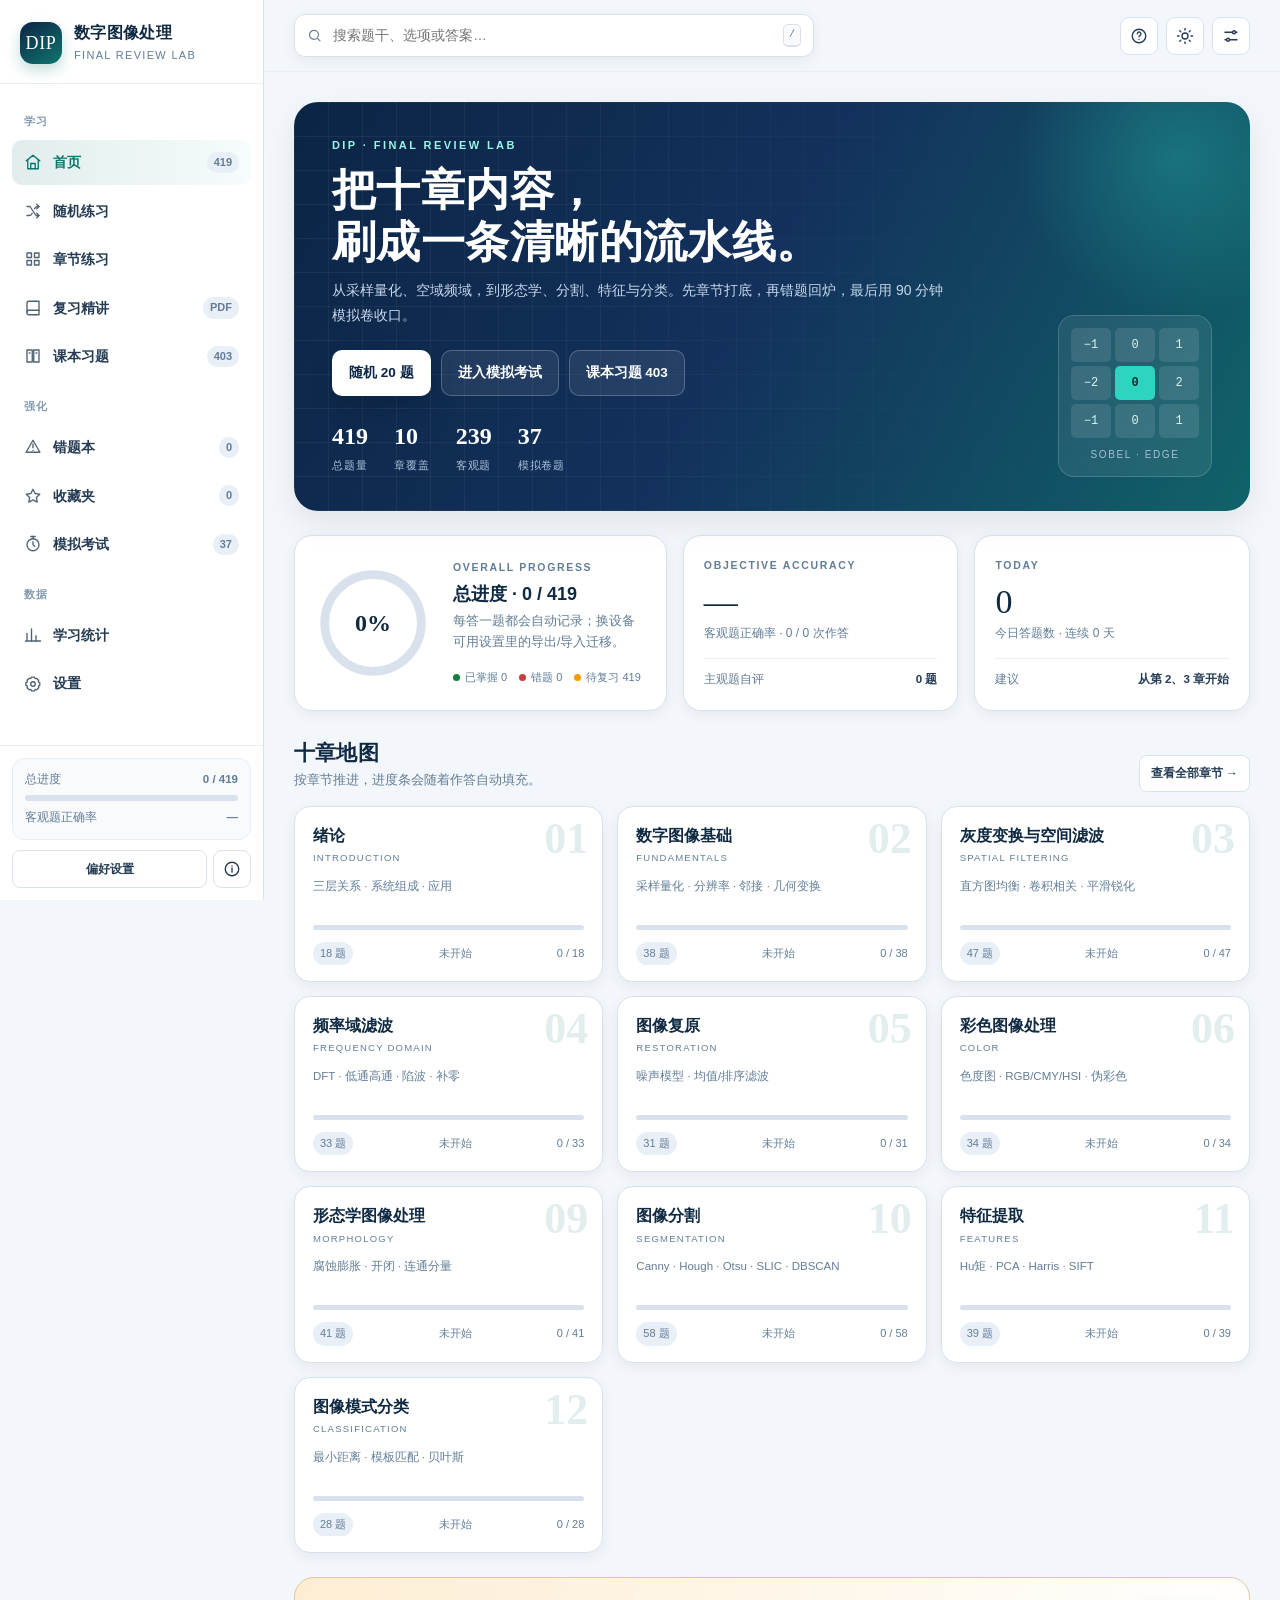
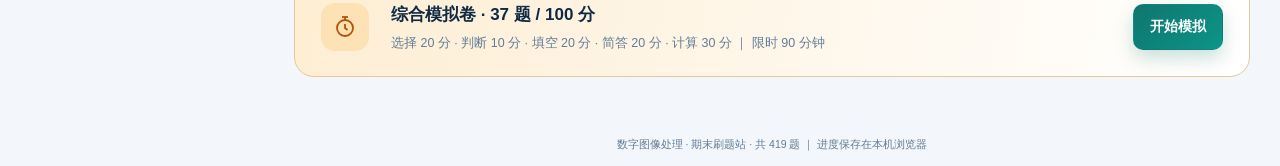
==== commit 8fda56f4: "Expand textbook exercise bank to 79 selected questions" ====
--- a/index.html
+++ b/index.html
@@ -4,9 +4,9 @@
 <meta charset="utf-8">
 <meta name="viewport" content="width=device-width,initial-scale=1,viewport-fit=cover">
 <meta name="color-scheme" content="light dark">
-<meta name="description" content="数字图像处理期末刷题站：369 道题，覆盖 10 章；支持单选/判断即时判题、错题本、收藏、章节练习、37 题模拟考试与学习统计。">
+<meta name="description" content="数字图像处理期末刷题站：419 道题，覆盖 10 章；支持单选/判断即时判题、错题本、收藏、章节练习、37 题模拟考试与学习统计。">
 <meta property="og:title" content="数字图像处理 · 期末刷题站">
-<meta property="og:description" content="369 道题、10 章覆盖、含课本原题与 DBSCAN 新增题；章节练习、错题本、模拟考试与学习统计。">
+<meta property="og:description" content="419 道题、10 章覆盖、含课本原题与 DBSCAN 新增题；章节练习、错题本、模拟考试与学习统计。">
 <meta property="og:type" content="website">
 <meta name="theme-color" content="#0b2545">
 <meta name="author" content="DIP Review">
@@ -31,7 +31,7 @@
       <div class="nav-label">学习</div>
       <button class="nav-item" data-nav="home">
         <svg viewBox="0 0 24 24"><path d="M3 10.5 12 3l9 7.5"/><path d="M5 9.5V21h14V9.5"/><path d="M9 21v-7h6v7"/></svg>
-        首页 <span class="count" id="navTotal">369</span>
+        首页 <span class="count" id="navTotal">419</span>
       </button>
       <button class="nav-item" data-nav="random">
         <svg viewBox="0 0 24 24"><path d="M4 6h4l8 12h4"/><path d="m17 15 3 3-3 3"/><path d="M4 18h3c2 0 3-1 4-3"/><path d="M14 9c1-2 2-3 4-3h2"/><path d="m17 3 3 3-3 3"/></svg>
@@ -68,7 +68,7 @@
     </nav>
     <div class="sidebar-foot">
       <div class="mini-progress">
-        <div class="row"><span>总进度</span><b id="sideProgressText">0 / 369</b></div>
+        <div class="row"><span>总进度</span><b id="sideProgressText">0 / 419</b></div>
         <div class="bar"><span id="sideProgressBar" style="width:0%"></span></div>
         <div class="row" style="margin:6px 0 0"><span>客观题正确率</span><b id="sideAccuracy">—</b></div>
       </div>
@@ -107,7 +107,7 @@
       </div>
     </header>
     <main class="content" id="view"></main>
-    <div class="footer-note">数字图像处理 · 期末刷题站 · 共 369 题 ｜ 进度保存在本机浏览器</div>
+    <div class="footer-note">数字图像处理 · 期末刷题站 · 共 419 题 ｜ 进度保存在本机浏览器</div>
   </div>
 </div>
 <div class="modal-mask" id="modalMask"></div>
